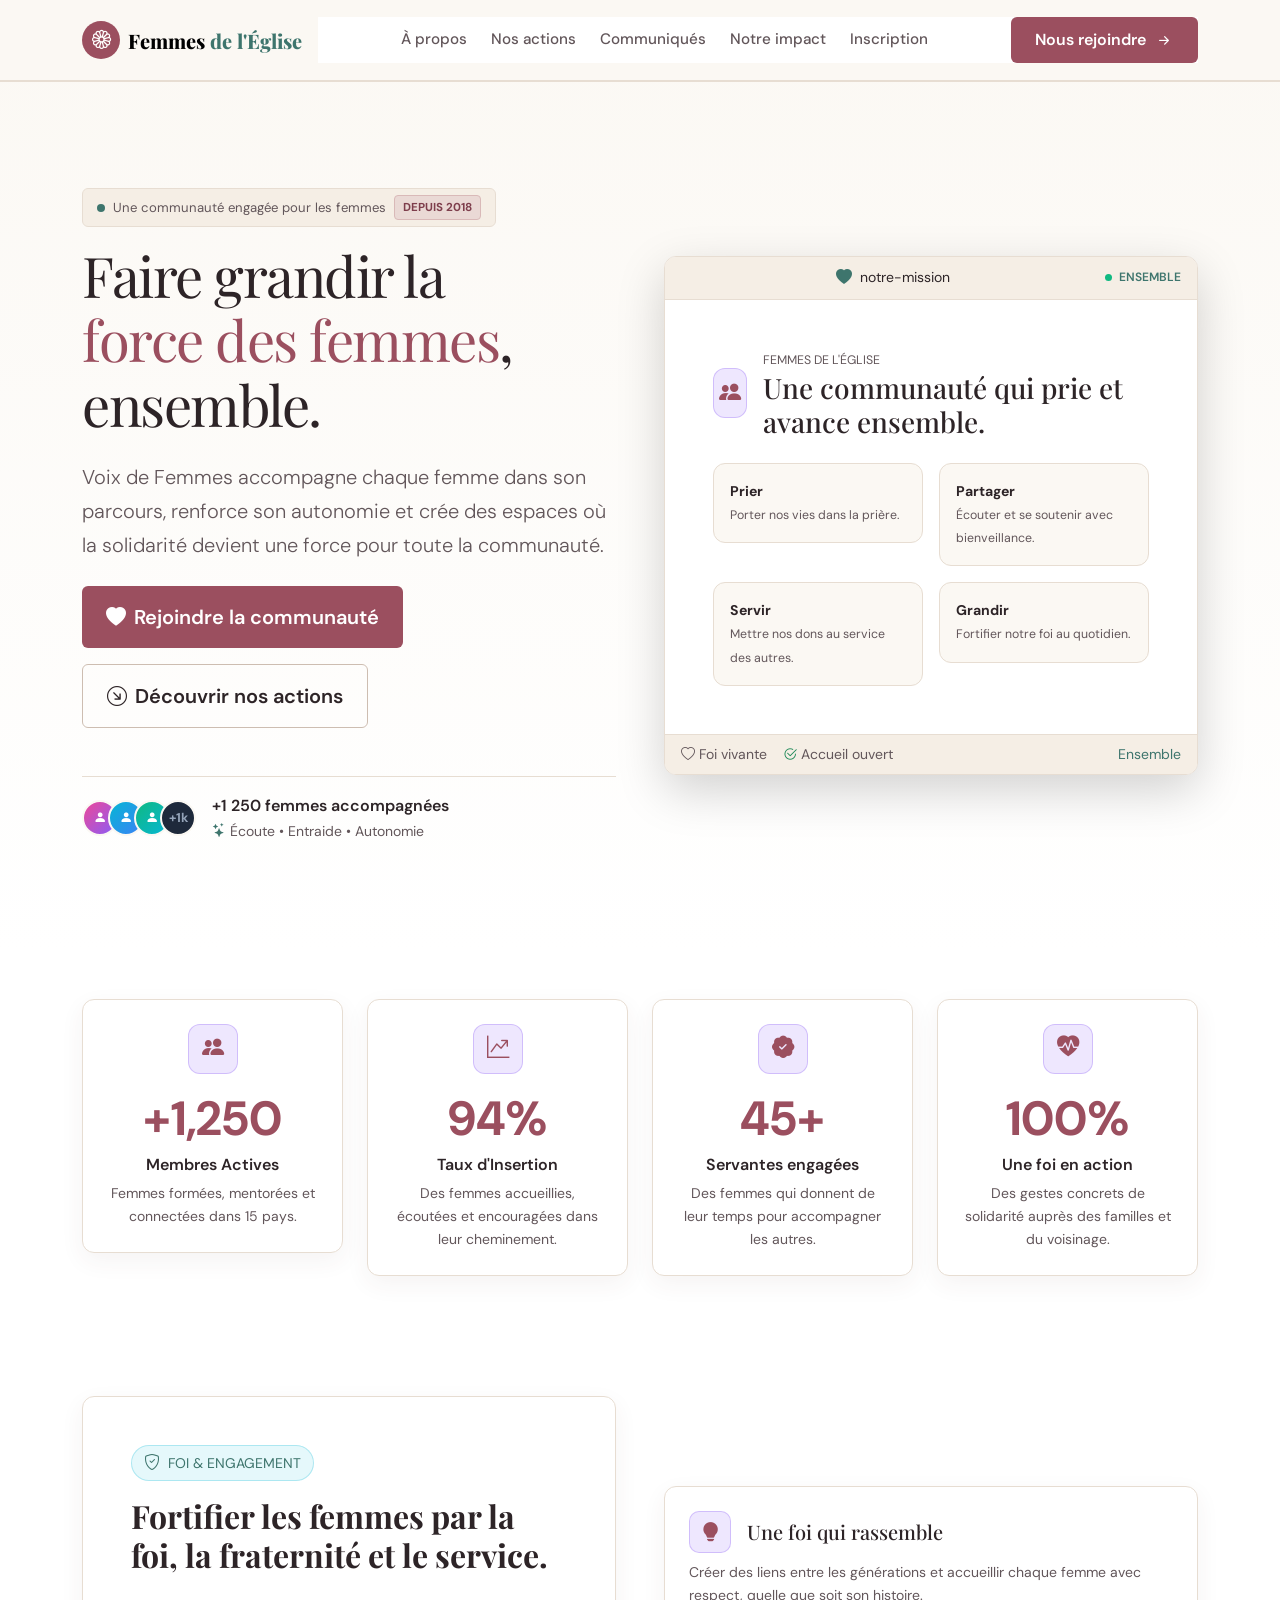
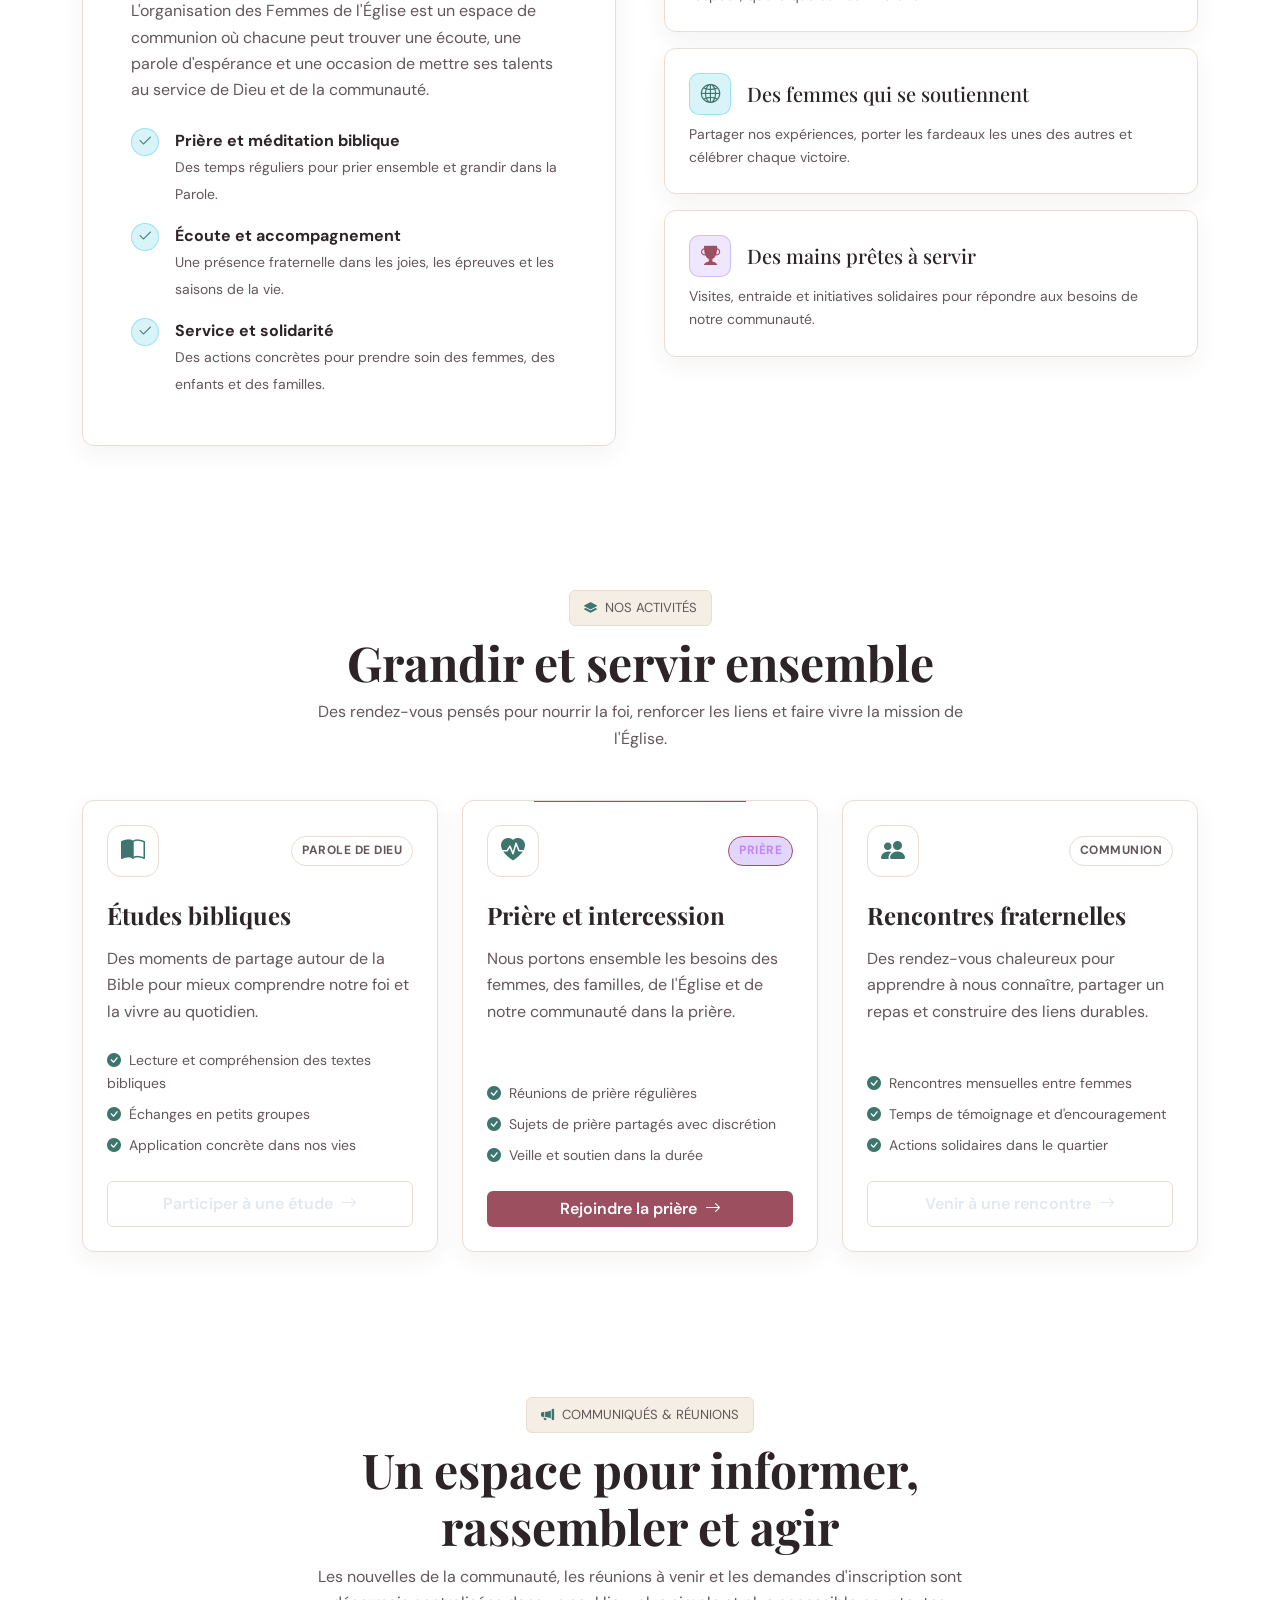
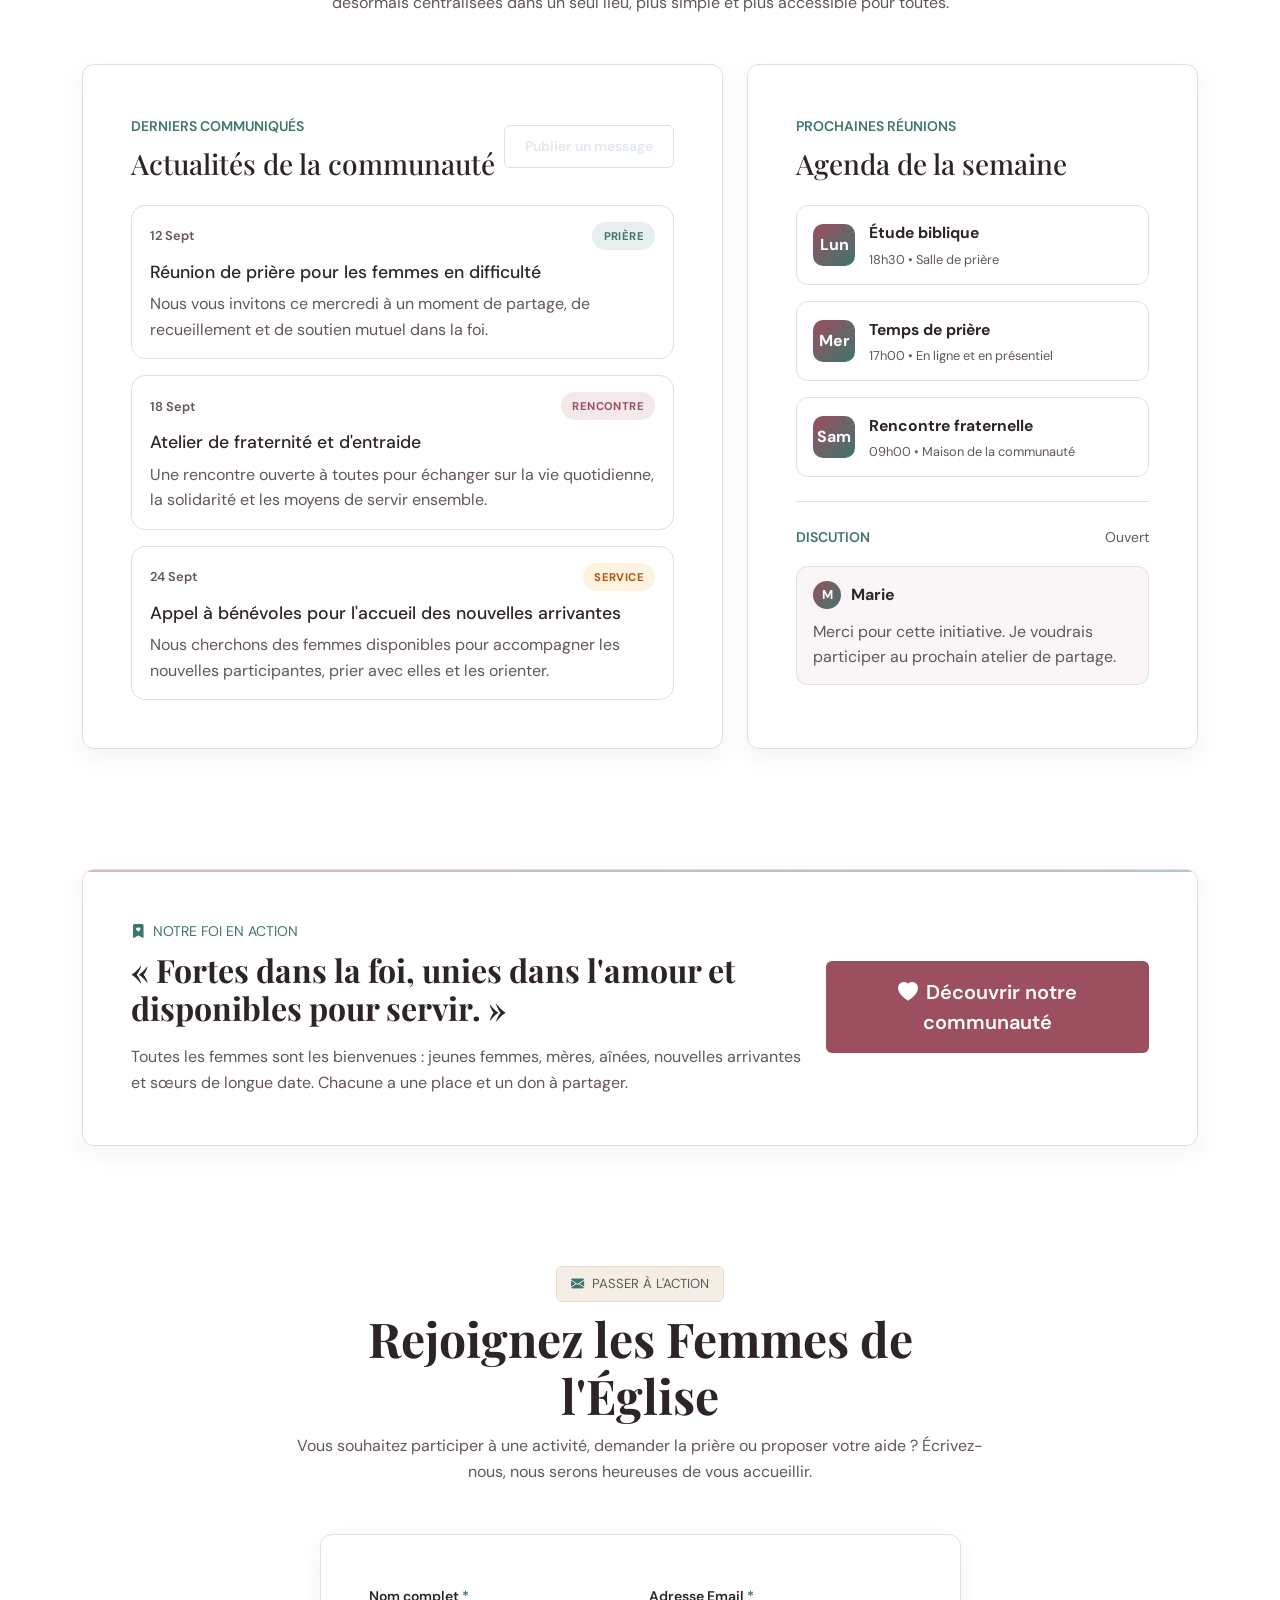
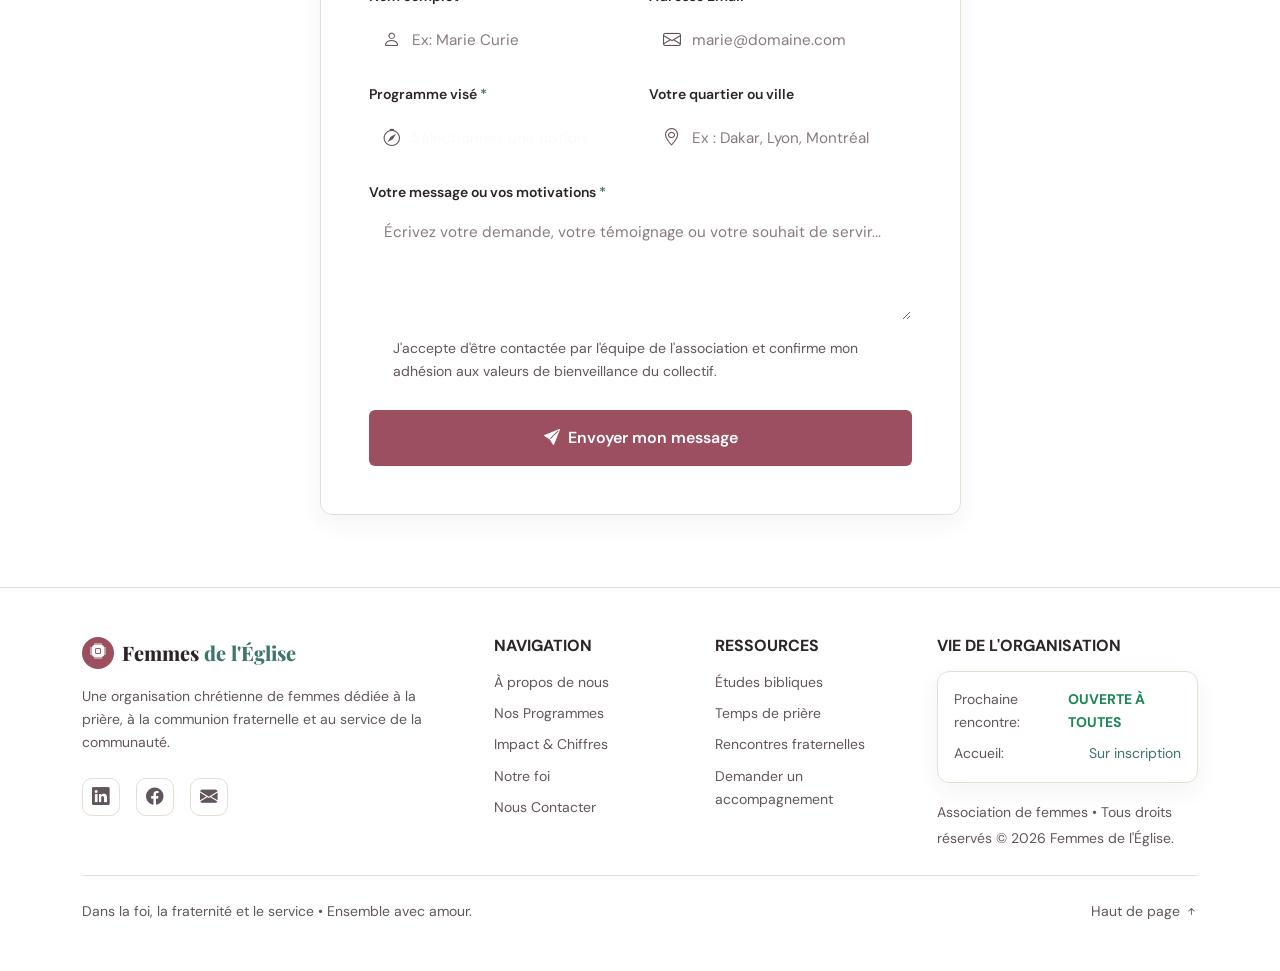
==== index.html @ 062b6f0e "I changed the structre" ====
<!DOCTYPE html>
<html lang="fr" data-bs-theme="light">
<head>
  <meta charset="UTF-8">
  <meta name="viewport" content="width=device-width, initial-scale=1.0">
  <meta name="description" content="Voix de Femmes - Organisation engagée pour l'autonomie, la solidarité et l'épanouissement des femmes.">
  <meta name="keywords" content="organisation de femmes, autonomisation, solidarité, accompagnement, leadership féminin, communauté">
  <meta name="author" content="Voix de Femmes">
  <title>Voix de Femmes | Agir ensemble pour l'autonomie</title>

  <!-- Google Fonts -->
  <link rel="preconnect" href="https://fonts.googleapis.com">
  <link rel="preconnect" href="https://fonts.gstatic.com" crossorigin>
  <link href="https://fonts.googleapis.com/css2?family=DM+Sans:wght@400;500;600;700&family=Playfair+Display:wght@600;700;800&display=swap" rel="stylesheet">

  <!-- Bootstrap 5.3+ CSS (CDN) -->
  <link href="https://cdn.jsdelivr.net/npm/bootstrap@5.3.3/dist/css/bootstrap.min.css" rel="stylesheet" integrity="sha384-QWTKZyjpPEjISv5WaRU9OFeRpok6YctnYmDr5pNlyT2bRjXh0JMhjY6hW+ALEwIH" crossorigin="anonymous">

  <!-- Bootstrap Icons (CDN) -->
  <link rel="stylesheet" href="https://cdn.jsdelivr.net/npm/bootstrap-icons@1.11.3/font/bootstrap-icons.min.css">

  <!-- Custom CSS -->
  <link rel="stylesheet" href="css/style.css">
</head>
<body>

  <!-- Ambient Glowing Background Orbs -->
  <div class="ambient-glow glow-top-left" aria-hidden="true"></div>
  <div class="ambient-glow glow-center-right" aria-hidden="true"></div>
  <div class="ambient-glow glow-bottom-left" aria-hidden="true"></div>
  <div class="grid-overlay" aria-hidden="true"></div>

  <!-- Header / Navigation Fixed -->
  <header class="site-header">
    <nav class="navbar navbar-expand-lg fixed-top navbar-glass py-3" aria-label="Navigation principale">
      <div class="container">
        <!-- Logo -->
        <a class="navbar-brand d-flex align-items-center gap-2" href="#" aria-label="Accueil Femmes de l'Église">
          <div class="brand-icon-wrapper">
            <i class="bi bi-flower1"></i>
          </div>
          <span class="brand-text">Femmes <span class="text-neon-cyan">de l'Église</span></span>
        </a>

        <!-- Mobile Toggle Button -->
        <button class="navbar-toggler border-0 shadow-none text-light" type="button" data-bs-toggle="collapse" data-bs-target="#navbarContent" aria-controls="navbarContent" aria-expanded="false" aria-label="Ouvrir le menu de navigation">
          <i class="bi bi-list fs-2"></i>
        </button>

        <!-- Navbar Links -->
        <div class="collapse navbar-collapse" id="navbarContent">
          <ul class="navbar-nav mx-auto mb-2 mb-lg-0 gap-lg-4">
            <li class="nav-item">
              <a class="nav-link custom-nav-link" href="#about">À propos</a>
            </li>
            <li class="nav-item">
              <a class="nav-link custom-nav-link" href="#programmes">Nos actions</a>
            </li>
            <li class="nav-item">
              <a class="nav-link custom-nav-link" href="#evenements">Communiqués</a>
            </li>
            <li class="nav-item">
              <a class="nav-link custom-nav-link" href="#impact">Notre impact</a>
            </li>
            <li class="nav-item">
              <a class="nav-link custom-nav-link" href="#contact">Inscription</a>
            </li>
          </ul>

          <!-- Action CTA -->
          <div class="d-flex align-items-center gap-3">
            <a href="#contact" class="btn btn-neon-glow rounded-pill px-4 py-2 d-inline-flex align-items-center gap-2">
              <span>Nous rejoindre</span>
              <i class="bi bi-arrow-right-short fs-5"></i>
            </a>
          </div>
        </div>
      </div>
    </nav>
  </header>

  <main id="main-content">
    <!-- HERO SECTION -->
    <section class="hero-section position-relative d-flex align-items-center" id="hero">
      <div class="container py-5">
        <div class="row align-items-center g-5 min-vh-80">
          
          <!-- Hero Left Column -->
          <div class="col-lg-6 hero-left animate-on-load">
            <!-- Release Badge -->
            <div class="badge-community mb-3 d-inline-flex align-items-center gap-2">
              <span class="status-pulse-dot" aria-hidden="true"></span>
              <span class="badge-text">Une communauté engagée pour les femmes</span>
              <span class="badge-pill-sub">DEPUIS 2018</span>
            </div>

            <!-- Main Title -->
            <h1 class="display-4 fw-extrabold hero-title mb-4">
              Faire grandir la <span class="text-gradient">force des femmes</span>, ensemble.
            </h1>

            <!-- Subtitle -->
            <p class="lead text-muted-sub mb-4 fs-5 hero-description">
              Voix de Femmes accompagne chaque femme dans son parcours, renforce son autonomie et crée
              des espaces où la solidarité devient une force pour toute la communauté.
            </p>

            <!-- CTA Buttons -->
            <div class="d-flex flex-wrap gap-3 mb-5">
              <a href="#contact" class="btn btn-neon-glow btn-lg rounded-pill px-4 py-3 d-inline-flex align-items-center gap-2">
                <i class="bi bi-heart-fill"></i>
                <span>Rejoindre la communauté</span>
              </a>
              <a href="#programmes" class="btn btn-glass btn-lg rounded-pill px-4 py-3 d-inline-flex align-items-center gap-2">
                <i class="bi bi-arrow-down-right-circle"></i>
                <span>Découvrir nos actions</span>
              </a>
            </div>

            <!-- Community Proof Bar -->
            <div class="hero-stats-strip d-flex align-items-center gap-3 pt-3 border-top-sub">
              <div class="avatar-stack d-flex">
                <span class="avatar-circle av-1"><i class="bi bi-person-fill"></i></span>
                <span class="avatar-circle av-2"><i class="bi bi-person-fill"></i></span>
                <span class="avatar-circle av-3"><i class="bi bi-person-fill"></i></span>
                <span class="avatar-circle av-4">+1k</span>
              </div>
              <div class="hero-stats-caption">
                <div class="fw-semibold text-light">+1 250 femmes accompagnées</div>
                <div class="text-muted-sub small"><i class="bi bi-stars text-neon-cyan me-1"></i>Écoute • Entraide • Autonomie</div>
              </div>
            </div>
          </div>

          <!-- Hero Right Column: Mission de l'organisation -->
          <div class="col-lg-6 hero-right animate-on-load-delay">
            <div class="mission-window-card shadow-lg">
              <div class="window-header d-flex align-items-center justify-content-between px-3 py-2 border-bottom-sub">
                <div class="window-controls d-flex align-items-center gap-2">
                  <span class="dot dot-close"></span>
                  <span class="dot dot-minimize"></span>
                  <span class="dot dot-maximize"></span>
                </div>
                <div class="window-tab d-flex align-items-center gap-2">
                  <i class="bi bi-heart-fill text-neon-cyan"></i>
                  <span class="font-mono small text-light">notre-mission</span>
                </div>
                <div class="window-badge font-mono small text-neon-cyan">
                  <span class="indicator-live"></span> ENSEMBLE
                </div>
              </div>

              <div class="mission-body p-4 p-md-5">
                <div class="d-flex align-items-center gap-3 mb-4">
                  <div class="metric-icon-box"><i class="bi bi-people-fill"></i></div>
                  <div>
                    <span class="text-muted-sub small text-uppercase tracking-wider">Femmes de l'Église</span>
                    <h2 class="h3 text-light mb-0">Une communauté qui prie et avance ensemble.</h2>
                  </div>
                </div>
                <div class="row g-3">
                  <div class="col-6"><div class="glass-card p-3"><strong class="d-block text-light">Prier</strong><span class="text-muted-sub small">Porter nos vies dans la prière.</span></div></div>
                  <div class="col-6"><div class="glass-card p-3"><strong class="d-block text-light">Partager</strong><span class="text-muted-sub small">Écouter et se soutenir avec bienveillance.</span></div></div>
                  <div class="col-6"><div class="glass-card p-3"><strong class="d-block text-light">Servir</strong><span class="text-muted-sub small">Mettre nos dons au service des autres.</span></div></div>
                  <div class="col-6"><div class="glass-card p-3"><strong class="d-block text-light">Grandir</strong><span class="text-muted-sub small">Fortifier notre foi au quotidien.</span></div></div>
                </div>
              </div>

              <div class="window-footer px-3 py-2 d-flex align-items-center justify-content-between font-mono small border-top-sub">
                <div class="d-flex align-items-center gap-3 text-muted-sub">
                  <span><i class="bi bi-heart me-1"></i>Foi vivante</span>
                  <span><i class="bi bi-check2-circle text-success me-1"></i>Accueil ouvert</span>
                </div>
                <div class="text-neon-cyan">
                  <i class="bi bi-sparkles me-1"></i>Ensemble
                </div>
              </div>
            </div>
          </div>

        </div>
      </div>
    </section>

    <!-- STATS & IMPACT SECTION (METRICS) -->
    <section class="metrics-section py-5 position-relative" id="impact">
      <div class="container">
        <div class="row g-4 justify-content-center">
          
          <!-- Metric 1 -->
          <div class="col-sm-6 col-lg-3 scroll-reveal">
            <div class="metric-card glass-card text-center p-4">
              <div class="metric-icon-box mx-auto mb-3">
                <i class="bi bi-people-fill"></i>
              </div>
              <div class="metric-number display-5 fw-bold text-gradient mb-1">+1,250</div>
              <div class="metric-title fw-semibold text-light mb-1">Membres Actives</div>
              <p class="metric-desc text-muted-sub small m-0">Femmes formées, mentorées et connectées dans 15 pays.</p>
            </div>
          </div>

          <!-- Metric 2 -->
          <div class="col-sm-6 col-lg-3 scroll-reveal">
            <div class="metric-card glass-card text-center p-4">
              <div class="metric-icon-box mx-auto mb-3">
                <i class="bi bi-graph-up-arrow"></i>
              </div>
              <div class="metric-number display-5 fw-bold text-gradient mb-1">94%</div>
              <div class="metric-title fw-semibold text-light mb-1">Taux d'Insertion</div>
              <p class="metric-desc text-muted-sub small m-0">Des femmes accueillies, écoutées et encouragées dans leur cheminement.</p>
            </div>
          </div>

          <!-- Metric 3 -->
          <div class="col-sm-6 col-lg-3 scroll-reveal">
            <div class="metric-card glass-card text-center p-4">
              <div class="metric-icon-box mx-auto mb-3">
                <i class="bi bi-patch-check-fill"></i>
              </div>
              <div class="metric-number display-5 fw-bold text-gradient mb-1">45+</div>
              <div class="metric-title fw-semibold text-light mb-1">Servantes engagées</div>
              <p class="metric-desc text-muted-sub small m-0">Des femmes qui donnent de leur temps pour accompagner les autres.</p>
            </div>
          </div>

          <!-- Metric 4 -->
          <div class="col-sm-6 col-lg-3 scroll-reveal">
            <div class="metric-card glass-card text-center p-4">
              <div class="metric-icon-box mx-auto mb-3">
                <i class="bi bi-heart-pulse-fill"></i>
              </div>
              <div class="metric-number display-5 fw-bold text-gradient mb-1">100%</div>
              <div class="metric-title fw-semibold text-light mb-1">Une foi en action</div>
              <p class="metric-desc text-muted-sub small m-0">Des gestes concrets de solidarité auprès des familles et du voisinage.</p>
            </div>
          </div>

        </div>
      </div>
    </section>

    <!-- ABOUT & MISSION SECTION -->
    <section class="about-section py-5" id="about">
      <div class="container py-lg-4">
        <div class="row align-items-center g-5">
          
          <!-- About Left: Interactive Mission Card -->
          <div class="col-lg-6 scroll-reveal">
            <div class="about-preview-card glass-card p-4 p-md-5 position-relative overflow-hidden">
              <div class="card-glow-badge mb-3 d-inline-flex align-items-center gap-2">
                <i class="bi bi-shield-check text-neon-cyan"></i>
                <span class="small font-mono text-uppercase tracking-wider">Foi & Engagement</span>
              </div>
              <h2 class="h2 fw-bold text-light mb-4">
                Fortifier les femmes par la foi, la fraternité et le service.
              </h2>
              <p class="text-muted-sub mb-4">
                L'organisation des Femmes de l'Église est un espace de communion où chacune peut trouver
                une écoute, une parole d'espérance et une occasion de mettre ses talents au service de Dieu
                et de la communauté.
              </p>

              <div class="mission-checks d-flex flex-column gap-3">
                <div class="d-flex align-items-start gap-3">
                  <div class="check-icon-circle"><i class="bi bi-check2"></i></div>
                  <div>
                    <strong class="text-light d-block">Prière et méditation biblique</strong>
                    <span class="text-muted-sub small">Des temps réguliers pour prier ensemble et grandir dans la Parole.</span>
                  </div>
                </div>

                <div class="d-flex align-items-start gap-3">
                  <div class="check-icon-circle"><i class="bi bi-check2"></i></div>
                  <div>
                    <strong class="text-light d-block">Écoute et accompagnement</strong>
                    <span class="text-muted-sub small">Une présence fraternelle dans les joies, les épreuves et les saisons de la vie.</span>
                  </div>
                </div>

                <div class="d-flex align-items-start gap-3">
                  <div class="check-icon-circle"><i class="bi bi-check2"></i></div>
                  <div>
                    <strong class="text-light d-block">Service et solidarité</strong>
                    <span class="text-muted-sub small">Des actions concrètes pour prendre soin des femmes, des enfants et des familles.</span>
                  </div>
                </div>
              </div>
            </div>
          </div>

          <!-- About Right: Visual Highlights -->
          <div class="col-lg-6 scroll-reveal">
            <div class="row g-3">
              <div class="col-12">
                <div class="glass-card p-4 border-hover-glow">
                  <div class="d-flex align-items-center gap-3 mb-2">
                    <div class="icon-round bg-purple-glow"><i class="bi bi-lightbulb-fill"></i></div>
                    <h3 class="h5 text-light m-0">Une foi qui rassemble</h3>
                  </div>
                  <p class="text-muted-sub small m-0">
                    Créer des liens entre les générations et accueillir chaque femme avec respect, quelle que soit son histoire.
                  </p>
                </div>
              </div>

              <div class="col-12">
                <div class="glass-card p-4 border-hover-glow">
                  <div class="d-flex align-items-center gap-3 mb-2">
                    <div class="icon-round bg-cyan-glow"><i class="bi bi-globe2"></i></div>
                    <h3 class="h5 text-light m-0">Des femmes qui se soutiennent</h3>
                  </div>
                  <p class="text-muted-sub small m-0">
                    Partager nos expériences, porter les fardeaux les unes des autres et célébrer chaque victoire.
                  </p>
                </div>
              </div>

              <div class="col-12">
                <div class="glass-card p-4 border-hover-glow">
                  <div class="d-flex align-items-center gap-3 mb-2">
                    <div class="icon-round bg-purple-glow"><i class="bi bi-trophy-fill"></i></div>
                    <h3 class="h5 text-light m-0">Des mains prêtes à servir</h3>
                  </div>
                  <p class="text-muted-sub small m-0">
                    Visites, entraide et initiatives solidaires pour répondre aux besoins de notre communauté.
                  </p>
                </div>
              </div>
            </div>
          </div>

        </div>
      </div>
    </section>

    <!-- PILIERS & PROGRAMMES SECTION -->
    <section class="programs-section py-5 position-relative" id="programmes">
      <div class="container py-lg-4">
        
        <!-- Section Header -->
        <div class="text-center max-w-700 mx-auto mb-5 scroll-reveal">
          <div class="badge-community mb-2 d-inline-flex align-items-center gap-2">
            <i class="bi bi-layers-fill text-neon-cyan"></i>
            <span class="badge-text">NOS ACTIVITÉS</span>
          </div>
          <h2 class="display-5 fw-bold text-light">Grandir et servir ensemble</h2>
          <p class="text-muted-sub">
            Des rendez-vous pensés pour nourrir la foi, renforcer les liens et faire vivre la mission de l'Église.
          </p>
        </div>

        <!-- Programs Grid -->
        <div class="row g-4">
          
          <!-- Program Card 1 -->
          <div class="col-md-6 col-lg-4 scroll-reveal">
            <article class="program-card glass-card h-100 d-flex flex-column p-4">
              <div class="program-header d-flex align-items-center justify-content-between mb-4">
                <div class="program-icon-box">
                  <i class="bi bi-book-half"></i>
                </div>
                <span class="program-badge">PAROLE DE DIEU</span>
              </div>
              <h3 class="h4 text-light fw-bold mb-3">Études bibliques</h3>
              <p class="text-muted-sub mb-4 flex-grow-1">
                Des moments de partage autour de la Bible pour mieux comprendre notre foi et la vivre au quotidien.
              </p>
              <ul class="program-features list-unstyled mb-4 small text-muted-sub d-flex flex-column gap-2">
                <li><i class="bi bi-check-circle-fill text-neon-cyan me-2"></i>Lecture et compréhension des textes bibliques</li>
                <li><i class="bi bi-check-circle-fill text-neon-cyan me-2"></i>Échanges en petits groupes</li>
                <li><i class="bi bi-check-circle-fill text-neon-cyan me-2"></i>Application concrète dans nos vies</li>
              </ul>
              <a href="#contact" class="btn btn-outline-custom w-100 rounded-pill mt-auto">
                Participer à une étude <i class="bi bi-arrow-right ms-1"></i>
              </a>
            </article>
          </div>

          <!-- Program Card 2 -->
          <div class="col-md-6 col-lg-4 scroll-reveal">
            <article class="program-card glass-card h-100 d-flex flex-column p-4 featured-program">
              <div class="program-header d-flex align-items-center justify-content-between mb-4">
                <div class="program-icon-box featured-icon">
                  <i class="bi bi-heart-pulse-fill"></i>
                </div>
                <span class="program-badge featured-badge">PRIÈRE</span>
              </div>
              <h3 class="h4 text-light fw-bold mb-3">Prière et intercession</h3>
              <p class="text-muted-sub mb-4 flex-grow-1">
                Nous portons ensemble les besoins des femmes, des familles, de l'Église et de notre communauté dans la prière.
              </p>
              <ul class="program-features list-unstyled mb-4 small text-muted-sub d-flex flex-column gap-2">
                <li><i class="bi bi-check-circle-fill text-neon-cyan me-2"></i>Réunions de prière régulières</li>
                <li><i class="bi bi-check-circle-fill text-neon-cyan me-2"></i>Sujets de prière partagés avec discrétion</li>
                <li><i class="bi bi-check-circle-fill text-neon-cyan me-2"></i>Veille et soutien dans la durée</li>
              </ul>
              <a href="#contact" class="btn btn-neon-glow w-100 rounded-pill mt-auto">
                Rejoindre la prière <i class="bi bi-arrow-right ms-1"></i>
              </a>
            </article>
          </div>

          <!-- Program Card 3 -->
          <div class="col-md-6 col-lg-4 scroll-reveal">
            <article class="program-card glass-card h-100 d-flex flex-column p-4">
              <div class="program-header d-flex align-items-center justify-content-between mb-4">
                <div class="program-icon-box">
                  <i class="bi bi-people-fill"></i>
                </div>
                <span class="program-badge">COMMUNION</span>
              </div>
              <h3 class="h4 text-light fw-bold mb-3">Rencontres fraternelles</h3>
              <p class="text-muted-sub mb-4 flex-grow-1">
                Des rendez-vous chaleureux pour apprendre à nous connaître, partager un repas et construire des liens durables.
              </p>
              <ul class="program-features list-unstyled mb-4 small text-muted-sub d-flex flex-column gap-2">
                <li><i class="bi bi-check-circle-fill text-neon-cyan me-2"></i>Rencontres mensuelles entre femmes</li>
                <li><i class="bi bi-check-circle-fill text-neon-cyan me-2"></i>Temps de témoignage et d'encouragement</li>
                <li><i class="bi bi-check-circle-fill text-neon-cyan me-2"></i>Actions solidaires dans le quartier</li>
              </ul>
              <a href="#contact" class="btn btn-outline-custom w-100 rounded-pill mt-auto">
                Venir à une rencontre <i class="bi bi-arrow-right ms-1"></i>
              </a>
            </article>
          </div>

        </div>
      </div>
    </section>

    <!-- COMMUNITY COMMUNICATION & ANNOUNCEMENTS -->
    <section class="community-section py-5" id="evenements">
      <div class="container py-lg-4">
        <div class="text-center max-w-700 mx-auto mb-5 scroll-reveal">
          <div class="badge-community mb-2 d-inline-flex align-items-center gap-2">
            <i class="bi bi-megaphone-fill text-neon-cyan"></i>
            <span class="badge-text">COMMUNIQUÉS & RÉUNIONS</span>
          </div>
          <h2 class="display-5 fw-bold text-light">Un espace pour informer, rassembler et agir</h2>
          <p class="text-muted-sub">
            Les nouvelles de la communauté, les réunions à venir et les demandes d'inscription sont désormais centralisées dans un seul lieu, plus simple et plus accessible pour toutes.
          </p>
        </div>

        <div class="row g-4 align-items-stretch">
          <div class="col-lg-7 scroll-reveal">
            <div class="glass-card p-4 p-md-5 h-100">
              <div class="d-flex align-items-center justify-content-between mb-4">
                <div>
                  <span class="small text-uppercase tracking-wider text-neon-cyan fw-semibold">Derniers communiqués</span>
                  <h3 class="h3 text-light mb-0 mt-2">Actualités de la communauté</h3>
                </div>
                <a href="#contact" class="btn btn-outline-custom btn-sm rounded-pill">Publier un message</a>
              </div>

              <div class="announcement-list d-flex flex-column gap-3">
                <article class="announcement-item">
                  <div class="announcement-meta">
                    <span class="announcement-date">12 Sept</span>
                    <span class="announcement-tag tag-prayer">Prière</span>
                  </div>
                  <h4>Réunion de prière pour les femmes en difficulté</h4>
                  <p>Nous vous invitons ce mercredi à un moment de partage, de recueillement et de soutien mutuel dans la foi.</p>
                </article>

                <article class="announcement-item">
                  <div class="announcement-meta">
                    <span class="announcement-date">18 Sept</span>
                    <span class="announcement-tag tag-event">Rencontre</span>
                  </div>
                  <h4>Atelier de fraternité et d'entraide</h4>
                  <p>Une rencontre ouverte à toutes pour échanger sur la vie quotidienne, la solidarité et les moyens de servir ensemble.</p>
                </article>

                <article class="announcement-item">
                  <div class="announcement-meta">
                    <span class="announcement-date">24 Sept</span>
                    <span class="announcement-tag tag-service">Service</span>
                  </div>
                  <h4>Appel à bénévoles pour l'accueil des nouvelles arrivantes</h4>
                  <p>Nous cherchons des femmes disponibles pour accompagner les nouvelles participantes, prier avec elles et les orienter.</p>
                </article>
              </div>
            </div>
          </div>

          <div class="col-lg-5 scroll-reveal">
            <div class="glass-card p-4 p-md-5 h-100">
              <div class="mb-4">
                <span class="small text-uppercase tracking-wider text-neon-cyan fw-semibold">Prochaines réunions</span>
                <h3 class="h3 text-light mb-0 mt-2">Agenda de la semaine</h3>
              </div>

              <div class="meeting-list d-flex flex-column gap-3">
                <div class="meeting-item">
                  <div class="meeting-day">Lun</div>
                  <div class="meeting-content">
                    <strong>Étude biblique</strong>
                    <span>18h30 • Salle de prière</span>
                  </div>
                </div>
                <div class="meeting-item">
                  <div class="meeting-day">Mer</div>
                  <div class="meeting-content">
                    <strong>Temps de prière</strong>
                    <span>17h00 • En ligne et en présentiel</span>
                  </div>
                </div>
                <div class="meeting-item">
                  <div class="meeting-day">Sam</div>
                  <div class="meeting-content">
                    <strong>Rencontre fraternelle</strong>
                    <span>09h00 • Maison de la communauté</span>
                  </div>
                </div>
              </div>

              <div class="mt-4 pt-4 border-top-sub">
                <div class="d-flex align-items-center justify-content-between mb-3">
                  <span class="small text-uppercase tracking-wider text-neon-cyan fw-semibold">Discution</span>
                  <span class="text-muted-sub small">Ouvert</span>
                </div>
                <div class="mini-post">
                  <div class="mini-post-head">
                    <span class="mini-avatar">M</span>
                    <strong>Marie</strong>
                  </div>
                  <p>Merci pour cette initiative. Je voudrais participer au prochain atelier de partage.</p>
                </div>
              </div>
            </div>
          </div>
        </div>
      </div>
    </section>

    <!-- FAITH CALLOUT BANNER -->
    <section class="manifesto-banner py-5" id="manifesto">
      <div class="container">
        <div class="glass-card p-4 p-md-5 banner-gradient-border scroll-reveal">
          <div class="row align-items-center g-4">
            <div class="col-lg-8">
              <div class="d-inline-flex align-items-center gap-2 font-mono small text-neon-cyan mb-2">
                <i class="bi bi-bookmark-heart-fill"></i>
                <span>NOTRE FOI EN ACTION</span>
              </div>
              <h3 class="h2 text-light fw-bold mb-3">
                « Fortes dans la foi, unies dans l'amour et disponibles pour servir. »
              </h3>
              <p class="text-muted-sub m-0">
                Toutes les femmes sont les bienvenues : jeunes femmes, mères, aînées, nouvelles arrivantes
                et sœurs de longue date. Chacune a une place et un don à partager.
              </p>
            </div>
            <div class="col-lg-4 text-lg-end">
              <a href="#contact" class="btn btn-neon-glow btn-lg rounded-pill px-4 py-3">
                <i class="bi bi-heart-fill me-2"></i>Découvrir notre communauté
              </a>
            </div>
          </div>
        </div>
      </div>
    </section>

    <!-- CONTACT & APPLICATION SECTION -->
    <section class="contact-section py-5 position-relative" id="contact">
      <div class="container py-lg-4">
        
        <div class="text-center max-w-700 mx-auto mb-5 scroll-reveal">
          <div class="badge-community mb-2 d-inline-flex align-items-center gap-2">
            <i class="bi bi-envelope-fill text-neon-cyan"></i>
            <span class="badge-text">PASSER À L'ACTION</span>
          </div>
          <h2 class="display-5 fw-bold text-light">Rejoignez les Femmes de l'Église</h2>
          <p class="text-muted-sub">
            Vous souhaitez participer à une activité, demander la prière ou proposer votre aide ? Écrivez-nous, nous serons heureuses de vous accueillir.
          </p>
        </div>

        <div class="row justify-content-center">
          <div class="col-lg-8 col-xl-7 scroll-reveal">
            
            <div class="contact-form-card glass-card p-4 p-md-5">
              <form id="associationForm" novalidate>
                
                <div class="row g-3">
                  <!-- Name -->
                  <div class="col-md-6">
                    <label for="fullName" class="form-label text-light small fw-semibold">Nom complet <span class="text-neon-cyan">*</span></label>
                    <div class="input-wrapper">
                      <i class="bi bi-person input-icon"></i>
                      <input type="text" class="form-control custom-input" id="fullName" placeholder="Ex: Marie Curie" required>
                    </div>
                  </div>

                  <!-- Email -->
                  <div class="col-md-6">
                    <label for="emailAddress" class="form-label text-light small fw-semibold">Adresse Email <span class="text-neon-cyan">*</span></label>
                    <div class="input-wrapper">
                      <i class="bi bi-envelope input-icon"></i>
                      <input type="email" class="form-control custom-input" id="emailAddress" placeholder="marie@domaine.com" required>
                    </div>
                  </div>

                  <!-- Program Selection -->
                  <div class="col-md-6">
                    <label for="interestOption" class="form-label text-light small fw-semibold">Programme visé <span class="text-neon-cyan">*</span></label>
                    <div class="input-wrapper">
                      <i class="bi bi-compass input-icon"></i>
                      <select class="form-select custom-input" id="interestOption" required>
                        <option value="" disabled selected>Sélectionnez une option...</option>
                        <option value="priere">Demander la prière</option>
                        <option value="etude">Participer à une étude biblique</option>
                        <option value="rencontre">Venir à une rencontre</option>
                        <option value="service">Proposer mon aide</option>
                        <option value="autre">Autre demande</option>
                      </select>
                    </div>
                  </div>

                  <!-- Experience Level -->
                  <div class="col-md-6">
                    <label for="levelOption" class="form-label text-light small fw-semibold">Votre quartier ou ville</label>
                    <div class="input-wrapper">
                      <i class="bi bi-geo-alt input-icon"></i>
                      <input type="text" class="form-control custom-input" id="levelOption" placeholder="Ex : Dakar, Lyon, Montréal">
                    </div>
                  </div>

                  <!-- Message / Motivation -->
                  <div class="col-12">
                    <label for="messageBody" class="form-label text-light small fw-semibold">Votre message ou vos motivations <span class="text-neon-cyan">*</span></label>
                    <div class="input-wrapper">
                      <textarea class="form-control custom-input py-2" id="messageBody" rows="4" placeholder="Écrivez votre demande, votre témoignage ou votre souhait de servir..." required></textarea>
                    </div>
                  </div>

                  <!-- Agreement -->
                  <div class="col-12">
                    <div class="form-check custom-checkbox">
                      <input class="form-check-input" type="checkbox" id="privacyConsent" required>
                      <label class="form-check-label text-muted-sub small" for="privacyConsent">
                        J'accepte d'être contactée par l'équipe de l'association et confirme mon adhésion aux valeurs de bienveillance du collectif.
                      </label>
                    </div>
                  </div>

                  <!-- Submit Button -->
                  <div class="col-12 pt-2">
                    <button type="submit" class="btn btn-neon-glow w-100 py-3 rounded-pill d-flex align-items-center justify-content-center gap-2 fs-6">
                      <i class="bi bi-send-fill"></i>
                      <span>Envoyer mon message</span>
                    </button>
                  </div>
                </div>

                <!-- Live Success Feedback (Hidden by default) -->
                <div id="formSuccessAlert" class="alert custom-alert-success mt-4 d-none" role="alert">
                  <div class="d-flex align-items-center gap-2">
                    <i class="bi bi-check-circle-fill text-success fs-5"></i>
                    <div>
                      <strong>Message reçu avec succès !</strong> Notre équipe coordinatrice examinera votre profil et vous répondra sous 48 heures.
                    </div>
                  </div>
                </div>

              </form>
            </div>

          </div>
        </div>

      </div>
    </section>
  </main>

  <!-- FOOTER -->
  <footer class="site-footer border-top-sub py-5">
    <div class="container">
      <div class="row g-4 justify-content-between">
        
        <!-- Brand Col -->
        <div class="col-lg-4">
          <a class="d-flex align-items-center gap-2 text-decoration-none mb-3" href="#">
            <div class="brand-icon-wrapper small-icon">
              <i class="bi bi-cpu-fill"></i>
            </div>
            <span class="brand-text text-light">Femmes <span class="text-neon-cyan">de l'Église</span></span>
          </a>
          <p class="text-muted-sub small mb-4">
            Une organisation chrétienne de femmes dédiée à la prière, à la communion fraternelle et au service de la communauté.
          </p>
          <!-- Social Icons -->
          <div class="footer-socials d-flex gap-3">
            <a href="#" class="social-link" aria-label="LinkedIn"><i class="bi bi-linkedin"></i></a>
            <a href="#" class="social-link" aria-label="Facebook"><i class="bi bi-facebook"></i></a>
            <a href="#contact" class="social-link" aria-label="Nous contacter"><i class="bi bi-envelope-fill"></i></a>
          </div>
        </div>

        <!-- Quick Links Col -->
        <div class="col-sm-6 col-lg-2">
          <h4 class="h6 text-light fw-bold text-uppercase tracking-wider mb-3">Navigation</h4>
          <ul class="list-unstyled footer-nav-list small d-flex flex-column gap-2">
            <li><a href="#about" class="footer-link">À propos de nous</a></li>
            <li><a href="#programmes" class="footer-link">Nos Programmes</a></li>
            <li><a href="#impact" class="footer-link">Impact & Chiffres</a></li>
            <li><a href="#manifesto" class="footer-link">Notre foi</a></li>
            <li><a href="#contact" class="footer-link">Nous Contacter</a></li>
          </ul>
        </div>

        <!-- Resources Col -->
        <div class="col-sm-6 col-lg-2">
          <h4 class="h6 text-light fw-bold text-uppercase tracking-wider mb-3">Ressources</h4>
          <ul class="list-unstyled footer-nav-list small d-flex flex-column gap-2">
            <li><a href="#programmes" class="footer-link">Études bibliques</a></li>
            <li><a href="#programmes" class="footer-link">Temps de prière</a></li>
            <li><a href="#programmes" class="footer-link">Rencontres fraternelles</a></li>
            <li><a href="#contact" class="footer-link">Demander un accompagnement</a></li>
          </ul>
        </div>

        <!-- Newsletter / Status Col -->
        <div class="col-lg-3">
          <h4 class="h6 text-light fw-bold text-uppercase tracking-wider mb-3">Vie de l'organisation</h4>
          <div class="glass-card p-3 font-mono small mb-3">
            <div class="d-flex align-items-center justify-content-between mb-2">
              <span class="text-muted-sub">Prochaine rencontre:</span>
              <span class="text-success fw-bold">OUVERTE À TOUTES</span>
            </div>
            <div class="d-flex align-items-center justify-content-between">
              <span class="text-muted-sub">Accueil:</span>
              <span class="text-neon-cyan">Sur inscription</span>
            </div>
          </div>
          <span class="text-muted-sub small">
            Association de femmes • Tous droits réservés &copy; 2026 Femmes de l'Église.
          </span>
        </div>

      </div>

      <!-- Bottom Credits & Back to Top -->
      <div class="d-flex flex-column flex-md-row align-items-center justify-content-between pt-4 mt-4 border-top-sub text-muted-sub small">
        <div>
          Dans la foi, la fraternité et le service &bull; Ensemble avec amour.
        </div>
        <div class="mt-2 mt-md-0">
          <a href="#hero" class="back-to-top text-decoration-none">
            Haut de page <i class="bi bi-arrow-up-short"></i>
          </a>
        </div>
      </div>

    </div>
  </footer>

  <!-- Bootstrap 5.3+ JS Bundle (CDN) -->
  <script src="https://cdn.jsdelivr.net/npm/bootstrap@5.3.3/dist/js/bootstrap.bundle.min.js" integrity="sha384-YvpcrYf0tY3lHB60NNkmXc5s9fDVZLESaAA55NDzOxhy9GkcIdslK1eN7N6jIeHz" crossorigin="anonymous"></script>

  <!-- Interactive Script for Smooth Scroll Reveal & Form Handling -->
  <script>
    // Smooth Scroll Observer for Entrance Animations
    document.addEventListener('DOMContentLoaded', () => {
      const observerOptions = {
        root: null,
        rootMargin: '0px',
        threshold: 0.15
      };

      const scrollObserver = new IntersectionObserver((entries, observer) => {
        entries.forEach(entry => {
          if (entry.isIntersecting) {
            entry.target.classList.add('revealed');
            observer.unobserve(entry.target);
          }
        });
      }, observerOptions);

      const revealElements = document.querySelectorAll('.scroll-reveal');
      revealElements.forEach(el => scrollObserver.observe(el));

      // Simple interactive form feedback demonstration
      const form = document.getElementById('associationForm');
      const alertBox = document.getElementById('formSuccessAlert');

      if (form) {
        form.addEventListener('submit', (e) => {
          e.preventDefault();
          if (form.checkValidity()) {
            alertBox.classList.remove('d-none');
            form.reset();
            alertBox.scrollIntoView({ behavior: 'smooth', block: 'nearest' });
          } else {
            form.reportValidity();
          }
        });
      }
    });
  </script>
</body>
</html>
---- css/style.css ----
/* ==========================================================================
   TABLE OF CONTENTS:
   1. VARIABLES & DESIGN SYSTEM (:root)
   2. RESET & BASE STYLES
   3. KEYFRAME ANIMATIONS (Entrance, Ambient & Scroll)
   4. NAVIGATION & HEADER (Glassmorphism)
   5. HERO SECTION & BADGES
   6. CODE EDITOR / TECH DASHBOARD WINDOW
   7. IMPACT & METRICS CARDS
   8. ABOUT & MISSION SECTION
   9. PILIERS & PROGRAMMES CARDS
   10. MANIFESTO CALLOUT BANNER
   11. FORM & CONTACT SECTION (Dark Mode Focus)
   12. FOOTER & UTILITIES
   ========================================================================== */

/* --------------------------------------------------------------------------
   1. VARIABLES & DESIGN SYSTEM
   -------------------------------------------------------------------------- */
:root {
  /* Colors */
  --bg-main: #fbf8f3;
  --bg-surface: #ffffff;
  --bg-surface-elevated: #f5eee5;
  --bg-input: #ffffff;
  
  /* Neons & Accents */
  --neon-violet: #9b4f5f;
  --neon-cyan: #3e756d;
  --neon-blue: #3b82f6;
  --neon-emerald: #10b981;
  --neon-amber: #f59e0b;
  --neon-rose: #f43f5e;
  
  /* Gradients */
  --gradient-neon: linear-gradient(135deg, #9b4f5f 0%, #3e756d 100%);
  --gradient-neon-hover: linear-gradient(135deg, #7e3e4c 0%, #2d5f58 100%);
  --gradient-subtle: linear-gradient(180deg, rgba(155, 79, 95, 0.08) 0%, rgba(62, 117, 109, 0.03) 100%);
  --gradient-border-glow: linear-gradient(135deg, rgba(155, 79, 95, 0.25), rgba(62, 117, 109, 0.25));
  
  /* Borders & Glass */
  --border-subtle: #e7ddd2;
  --border-hover: #c9959d;
  --glass-blur: none;
  --glass-blur-sm: none;
  
  /* Text Colors */
  --text-pure: #2d2427;
  --text-muted: #62565a;
  --text-subtle: #887b7f;
  
  /* Typography */
  --font-sans: 'DM Sans', system-ui, sans-serif;
  --font-mono: 'DM Sans', system-ui, sans-serif;
  
  /* Transitions */
  --transition-smooth: all 0.35s cubic-bezier(0.16, 1, 0.3, 1);
  --transition-bounce: all 0.5s cubic-bezier(0.34, 1.56, 0.64, 1);
}

/* --------------------------------------------------------------------------
   2. RESET & BASE STYLES
   -------------------------------------------------------------------------- */
* {
  margin: 0;
  padding: 0;
  box-sizing: border-box;
}

html {
  scroll-behavior: smooth;
  scroll-padding-top: 90px;
}

body {
  background-color: var(--bg-main);
  color: var(--text-pure);
  font-family: var(--font-sans);
  overflow-x: hidden;
  position: relative;
  min-height: 100vh;
  line-height: 1.65;
  -webkit-font-smoothing: antialiased;
}

/* Custom Scrollbar */
::-webkit-scrollbar {
  width: 8px;
}
::-webkit-scrollbar-track {
  background: #0b0f19;
}
::-webkit-scrollbar-thumb {
  background: rgba(139, 92, 246, 0.4);
  border-radius: 4px;
}
::-webkit-scrollbar-thumb:hover {
  background: rgba(6, 182, 212, 0.7);
}

/* Background Grid Overlay */
.grid-overlay {
  position: fixed;
  inset: 0;
  display: none;
  pointer-events: none;
  z-index: -1;
}

/* Ambient Floating Glowing Orbs */
.ambient-glow {
  position: fixed;
  border-radius: 50%;
  filter: blur(120px);
  pointer-events: none;
  z-index: -2;
  display: none;
}

.glow-top-left {
  width: 500px;
  height: 500px;
  background: radial-gradient(circle, rgba(139, 92, 246, 0.35) 0%, transparent 70%);
  top: -150px;
  left: -150px;
}

.glow-center-right {
  width: 550px;
  height: 550px;
  background: radial-gradient(circle, rgba(6, 182, 212, 0.25) 0%, transparent 70%);
  top: 35%;
  right: -200px;
  animation-duration: 25s;
}

.glow-bottom-left {
  width: 450px;
  height: 450px;
  background: radial-gradient(circle, rgba(139, 92, 246, 0.2) 0%, transparent 70%);
  bottom: 5%;
  left: -100px;
  animation-duration: 18s;
}

/* Typography Utilities */
.font-mono {
  font-family: var(--font-mono);
}

.text-gradient {
  background: var(--gradient-neon);
  -webkit-background-clip: text;
  -webkit-text-fill-color: transparent;
  display: inline-block;
}

.text-neon-cyan {
  color: var(--neon-cyan) !important;
}

.text-muted-sub {
  color: var(--text-muted) !important;
}

.border-subtle {
  border: 1px solid var(--border-subtle);
}

.border-top-sub {
  border-top: 1px solid var(--border-subtle);
}

.border-bottom-sub {
  border-bottom: 1px solid var(--border-subtle);
}

.max-w-700 {
  max-width: 700px;
}

/* --------------------------------------------------------------------------
   3. KEYFRAME ANIMATIONS (Entrance & Scroll)
   -------------------------------------------------------------------------- */
@keyframes orbDrift {
  0% { transform: translate(0, 0) scale(1); }
  50% { transform: translate(60px, 40px) scale(1.1); }
  100% { transform: translate(-40px, 80px) scale(0.95); }
}

@keyframes fadeInDown {
  from {
    opacity: 0;
    transform: translateY(-30px);
  }
  to {
    opacity: 1;
    transform: translateY(0);
  }
}

@keyframes fadeInUp {
  from {
    opacity: 0;
    transform: translateY(35px);
  }
  to {
    opacity: 1;
    transform: translateY(0);
  }
}

@keyframes pulseGlow {
  0%, 100% {
    transform: scale(1);
    box-shadow: 0 0 0 0 rgba(6, 182, 212, 0.6);
  }
  50% {
    transform: scale(1.05);
    box-shadow: 0 0 0 8px rgba(6, 182, 212, 0);
  }
}

@keyframes cardFloat {
  0%, 100% {
    transform: translateY(0);
  }
  50% {
    transform: translateY(-6px);
  }
}

/* On-load Hero Entrance Animations */
.animate-on-load {
  animation: fadeInUp 0.9s cubic-bezier(0.16, 1, 0.3, 1) forwards;
}

.animate-on-load-delay {
  animation: fadeInUp 1.1s cubic-bezier(0.16, 1, 0.3, 1) 0.2s forwards;
  opacity: 0;
  animation-fill-mode: forwards;
}

/* Dynamic Scroll Reveal Trigger */
.scroll-reveal {
  opacity: 0;
  transform: translateY(30px);
  transition: opacity 0.8s cubic-bezier(0.16, 1, 0.3, 1), transform 0.8s cubic-bezier(0.16, 1, 0.3, 1);
  will-change: opacity, transform;
}

.scroll-reveal.revealed {
  opacity: 1;
  transform: translateY(0);
}

/* Stagger effect for consecutive items */
.scroll-reveal:nth-child(2) { transition-delay: 0.1s; }
.scroll-reveal:nth-child(3) { transition-delay: 0.2s; }
.scroll-reveal:nth-child(4) { transition-delay: 0.3s; }

/* --------------------------------------------------------------------------
   4. NAVIGATION & HEADER (Glassmorphism)
   -------------------------------------------------------------------------- */
.navbar-glass {
  background: rgba(11, 15, 25, 0.75);
  backdrop-filter: var(--glass-blur);
  -webkit-backdrop-filter: var(--glass-blur);
  border-bottom: 1px solid var(--border-subtle);
  transition: var(--transition-smooth);
}

.brand-icon-wrapper {
  width: 38px;
  height: 38px;
  border-radius: 10px;
  background: var(--gradient-neon);
  display: flex;
  align-items: center;
  justify-content: center;
  color: #ffffff;
  font-size: 1.2rem;
  box-shadow: 0 0 15px rgba(139, 92, 246, 0.4);
}

.brand-icon-wrapper.small-icon {
  width: 32px;
  height: 32px;
  font-size: 1rem;
}

.brand-text {
  font-weight: 800;
  font-size: 1.25rem;
  letter-spacing: -0.5px;
}

.custom-nav-link {
  color: var(--text-muted) !important;
  font-size: 0.95rem;
  font-weight: 500;
  transition: var(--transition-smooth);
  position: relative;
  padding: 0.5rem 0 !important;
}

.custom-nav-link:hover {
  color: var(--neon-violet) !important;
}

.custom-nav-link::after {
  content: '';
  position: absolute;
  bottom: 0;
  left: 0;
  width: 0%;
  height: 2px;
  background: var(--gradient-neon);
  border-radius: 2px;
  transition: var(--transition-smooth);
}

.custom-nav-link:hover::after {
  width: 100%;
}

/* --------------------------------------------------------------------------
   5. HERO SECTION & BUTTONS
   -------------------------------------------------------------------------- */
.hero-section {
  padding-top: 140px;
  padding-bottom: 60px;
  min-height: 90vh;
}

.badge-community {
  background: rgba(22, 28, 45, 0.8);
  backdrop-filter: var(--glass-blur-sm);
  border: 1px solid var(--border-subtle);
  padding: 6px 14px;
  border-radius: 9999px;
  font-size: 0.82rem;
  color: var(--text-muted);
}

.status-pulse-dot {
  width: 8px;
  height: 8px;
  border-radius: 50%;
  background-color: var(--neon-cyan);
  display: inline-block;
  animation: pulseGlow 2s infinite ease-in-out;
}

.badge-pill-sub {
  background: rgba(139, 92, 246, 0.2);
  color: #c084fc;
  font-size: 0.72rem;
  font-weight: 700;
  padding: 2px 8px;
  border-radius: 999px;
  border: 1px solid rgba(139, 92, 246, 0.4);
}

.hero-title {
  letter-spacing: -1.5px;
  line-height: 1.15;
}

.hero-description {
  max-width: 540px;
  line-height: 1.7;
}

/* Glowing Neon Primary Button */
.btn-neon-glow {
  background: var(--gradient-neon);
  color: #ffffff !important;
  border: none;
  font-weight: 600;
  position: relative;
  box-shadow: 0 0 20px rgba(139, 92, 246, 0.4);
  transition: var(--transition-smooth);
  overflow: hidden;
  z-index: 1;
}

.btn-neon-glow::before {
  content: '';
  position: absolute;
  top: 0;
  left: 0;
  right: 0;
  bottom: 0;
  background: var(--gradient-neon-hover);
  z-index: -1;
  opacity: 0;
  transition: var(--transition-smooth);
}

.btn-neon-glow:hover {
  transform: translateY(-3px);
  box-shadow: 0 0 30px rgba(6, 182, 212, 0.6);
}

.btn-neon-glow:hover::before {
  opacity: 1;
}

/* Glass Button */
.btn-glass {
  background: rgba(255, 255, 255, 0.05);
  backdrop-filter: var(--glass-blur-sm);
  color: #ffffff !important;
  border: 1px solid var(--border-subtle);
  font-weight: 600;
  transition: var(--transition-smooth);
}

.btn-glass:hover {
  background: rgba(255, 255, 255, 0.12);
  border-color: rgba(255, 255, 255, 0.25);
  transform: translateY(-3px);
}

/* Outline Custom Button */
.btn-outline-custom {
  background: transparent;
  color: #e2e8f0;
  border: 1px solid var(--border-subtle);
  font-weight: 600;
  padding: 10px 20px;
  transition: var(--transition-smooth);
}

.btn-outline-custom:hover {
  background: rgba(139, 92, 246, 0.15);
  border-color: var(--neon-violet);
  color: #ffffff;
  box-shadow: 0 0 15px rgba(139, 92, 246, 0.3);
}

/* Avatar Stack in Hero */
.avatar-stack {
  position: relative;
}

.avatar-circle {
  width: 36px;
  height: 36px;
  border-radius: 50%;
  display: flex;
  align-items: center;
  justify-content: center;
  border: 2px solid var(--bg-main);
  margin-left: -10px;
  font-size: 0.8rem;
  font-weight: 700;
}

.avatar-circle:first-child {
  margin-left: 0;
}

.av-1 { background: linear-gradient(135deg, #ec4899, #8b5cf6); color: #fff; }
.av-2 { background: linear-gradient(135deg, #06b6d4, #3b82f6); color: #fff; }
.av-3 { background: linear-gradient(135deg, #10b981, #06b6d4); color: #fff; }
.av-4 { background: #1e293b; color: #94a3b8; }

/* --------------------------------------------------------------------------
   6. CODE EDITOR / TECH DASHBOARD WINDOW
   -------------------------------------------------------------------------- */
.mission-window-card {
  background: rgba(15, 23, 42, 0.85);
  backdrop-filter: var(--glass-blur);
  -webkit-backdrop-filter: var(--glass-blur);
  border: 1px solid rgba(255, 255, 255, 0.12);
  border-radius: 16px;
  overflow: hidden;
  transition: var(--transition-smooth);
  animation: cardFloat 6s ease-in-out infinite;
  box-shadow: 0 20px 50px rgba(0, 0, 0, 0.5), 0 0 30px rgba(139, 92, 246, 0.15);
}

.mission-window-card:hover {
  border-color: rgba(170, 138, 244, 0.4);
  box-shadow: 0 25px 60px rgba(0, 0, 0, 0.6), 0 0 40px rgba(6, 182, 212, 0.25);
}

.window-header {
  background: rgba(11, 15, 25, 0.7);
}

.window-controls .dot {
  width: 12px;
  height: 12px;
  border-radius: 50%;
  display: inline-block;
}

.dot-close { background-color: #ef4444; }
.dot-minimize { background-color: #f59e0b; }
.dot-maximize { background-color: #10b981; }

.indicator-live {
  width: 7px;
  height: 7px;
  border-radius: 50%;
  background-color: var(--neon-emerald);
  display: inline-block;
  margin-right: 4px;
}

.window-badge {
  color: var(--neon-emerald);
  font-weight: 600;
  font-size: 0.75rem;
}

.mission-body {
  font-size: 0.88rem;
  line-height: 1.65;
  color: #cbd5e1;
  overflow-x: auto;
}

/* Syntax Highlighting Colors */
.c-keyword { color: #c084fc; font-weight: 600; }
.c-variable { color: #f1f5f9; }
.c-property { color: #38bdf8; }
.c-string { color: #34d399; }
.c-number { color: #fbbf24; }
.c-boolean { color: #f43f5e; }
.c-func { color: #60a5fa; }
.c-comment { color: #64748b; font-style: italic; }

.window-footer {
  background: rgba(11, 15, 25, 0.6);
}

/* --------------------------------------------------------------------------
   7. IMPACT & METRICS CARDS
   -------------------------------------------------------------------------- */
.glass-card {
  background: var(--bg-surface);
  backdrop-filter: var(--glass-blur);
  -webkit-backdrop-filter: var(--glass-blur);
  border: 1px solid var(--border-subtle);
  border-radius: 16px;
  transition: var(--transition-smooth);
  position: relative;
  overflow: hidden;
}

.glass-card::before {
  content: '';
  position: absolute;
  top: 0;
  left: 0;
  right: 0;
  height: 1px;
  background: linear-gradient(90deg, transparent, rgba(255, 255, 255, 0.15), transparent);
}

.metric-card {
  transition: var(--transition-smooth);
}

.metric-card:hover {
  transform: translateY(-8px);
  border-color: var(--border-hover);
  box-shadow: 0 12px 30px -10px rgba(139, 92, 246, 0.3);
}

.metric-icon-box {
  width: 50px;
  height: 50px;
  border-radius: 12px;
  background: rgba(139, 92, 246, 0.15);
  color: var(--neon-violet);
  display: flex;
  align-items: center;
  justify-content: center;
  font-size: 1.4rem;
  border: 1px solid rgba(139, 92, 246, 0.3);
  transition: var(--transition-smooth);
}

.metric-card:hover .metric-icon-box {
  background: var(--gradient-neon);
  color: #ffffff;
  box-shadow: 0 0 15px rgba(6, 182, 212, 0.5);
  transform: scale(1.08);
}

/* --------------------------------------------------------------------------
   8. ABOUT & MISSION SECTION
   -------------------------------------------------------------------------- */
.card-glow-badge {
  background: rgba(6, 182, 212, 0.1);
  border: 1px solid rgba(6, 182, 212, 0.25);
  color: var(--neon-cyan);
  padding: 4px 12px;
  border-radius: 999px;
}

.check-icon-circle {
  width: 28px;
  height: 28px;
  border-radius: 50%;
  background: rgba(6, 182, 212, 0.15);
  color: var(--neon-cyan);
  display: flex;
  align-items: center;
  justify-content: center;
  font-size: 1rem;
  flex-shrink: 0;
  border: 1px solid rgba(6, 182, 212, 0.3);
}

.border-hover-glow {
  transition: var(--transition-smooth);
}

.border-hover-glow:hover {
  border-color: rgba(6, 182, 212, 0.45);
  transform: translateX(6px);
  box-shadow: 0 5px 25px rgba(6, 182, 212, 0.15);
}

.icon-round {
  width: 42px;
  height: 42px;
  border-radius: 10px;
  display: flex;
  align-items: center;
  justify-content: center;
  font-size: 1.2rem;
  flex-shrink: 0;
}

.bg-purple-glow {
  background: rgba(139, 92, 246, 0.15);
  color: var(--neon-violet);
  border: 1px solid rgba(139, 92, 246, 0.3);
}

.bg-cyan-glow {
  background: rgba(6, 182, 212, 0.15);
  color: var(--neon-cyan);
  border: 1px solid rgba(6, 182, 212, 0.3);
}

/* --------------------------------------------------------------------------
   9. PILIERS & PROGRAMMES CARDS
   -------------------------------------------------------------------------- */
.program-card {
  transition: var(--transition-smooth);
  border: 1px solid var(--border-subtle);
}

.program-card:hover {
  transform: translateY(-8px);
  border-color: var(--neon-violet);
  box-shadow: 0 15px 35px -10px rgba(139, 92, 246, 0.35);
}

.program-icon-box {
  width: 52px;
  height: 52px;
  border-radius: 14px;
  background: rgba(255, 255, 255, 0.05);
  border: 1px solid var(--border-subtle);
  display: flex;
  align-items: center;
  justify-content: center;
  font-size: 1.5rem;
  color: var(--neon-cyan);
  transition: var(--transition-smooth);
}

.program-card:hover .program-icon-box {
  background: var(--gradient-neon);
  color: #ffffff;
  border-color: transparent;
  transform: rotate(5deg) scale(1.05);
}

.program-badge {
  font-size: 0.75rem;
  font-weight: 700;
  letter-spacing: 0.5px;
  padding: 4px 10px;
  border-radius: 999px;
  background: rgba(255, 255, 255, 0.05);
  color: var(--text-muted);
  border: 1px solid var(--border-subtle);
}

/* Featured Program Highlight */
.featured-program {
  border-color: rgba(139, 92, 246, 0.4);
  background: linear-gradient(180deg, rgba(22, 28, 45, 0.75) 0%, rgba(139, 92, 246, 0.1) 100%);
  position: relative;
}

.featured-program::after {
  content: '';
  position: absolute;
  top: -1px;
  left: 20%;
  right: 20%;
  height: 2px;
  background: var(--gradient-neon);
}

.featured-badge {
  background: rgba(139, 92, 246, 0.25);
  color: #c084fc;
  border-color: var(--neon-violet);
}

/* --------------------------------------------------------------------------
   10. COMMUNITY ANNOUNCEMENTS & MEETINGS
   -------------------------------------------------------------------------- */
.announcement-list,
.meeting-list {
  gap: 1rem;
}

.announcement-item {
  padding: 1rem 1.1rem;
  border: 1px solid var(--border-subtle);
  border-radius: 14px;
  background: rgba(255, 255, 255, 0.02);
  transition: var(--transition-smooth);
}

.announcement-item:hover {
  border-color: rgba(155, 79, 95, 0.5);
  transform: translateY(-2px);
}

.announcement-meta {
  display: flex;
  align-items: center;
  justify-content: space-between;
  gap: 0.75rem;
  margin-bottom: 0.75rem;
}

.announcement-date {
  color: var(--text-muted);
  font-size: 0.8rem;
  font-weight: 600;
}

.announcement-tag {
  display: inline-flex;
  align-items: center;
  border-radius: 999px;
  padding: 0.3rem 0.7rem;
  font-size: 0.7rem;
  font-weight: 700;
  letter-spacing: 0.04em;
  text-transform: uppercase;
}

.tag-prayer {
  background: rgba(62, 117, 109, 0.12);
  color: var(--neon-cyan);
}

.tag-event {
  background: rgba(155, 79, 95, 0.12);
  color: var(--neon-violet);
}

.tag-service {
  background: rgba(245, 158, 11, 0.12);
  color: #b45309;
}

.announcement-item h4 {
  color: var(--text-pure);
  font-size: 1.1rem;
  margin-bottom: 0.5rem;
}

.announcement-item p,
.mini-post p {
  color: var(--text-muted);
  margin: 0;
  line-height: 1.6;
}

.meeting-item {
  display: flex;
  align-items: center;
  gap: 0.9rem;
  padding: 0.9rem 1rem;
  border-radius: 12px;
  background: rgba(255, 255, 255, 0.02);
  border: 1px solid var(--border-subtle);
}

.meeting-day {
  width: 42px;
  height: 42px;
  border-radius: 10px;
  display: flex;
  align-items: center;
  justify-content: center;
  background: var(--gradient-neon);
  color: #fff;
  font-weight: 700;
  flex-shrink: 0;
}

.meeting-content {
  display: flex;
  flex-direction: column;
  gap: 0.15rem;
  color: var(--text-pure);
}

.meeting-content strong {
  font-size: 0.98rem;
}

.meeting-content span {
  color: var(--text-muted);
  font-size: 0.8rem;
}

.mini-post {
  padding: 0.9rem 1rem;
  border-radius: 12px;
  background: rgba(155, 79, 95, 0.05);
  border: 1px solid rgba(155, 79, 95, 0.15);
}

.mini-post-head {
  display: flex;
  align-items: center;
  gap: 0.6rem;
  margin-bottom: 0.6rem;
}

.mini-avatar {
  width: 28px;
  height: 28px;
  border-radius: 50%;
  background: var(--gradient-neon);
  color: #fff;
  display: inline-flex;
  align-items: center;
  justify-content: center;
  font-size: 0.8rem;
  font-weight: 700;
}

/* --------------------------------------------------------------------------
   11. MANIFESTO CALLOUT BANNER
   -------------------------------------------------------------------------- */
.banner-gradient-border {
  border: 1px solid rgba(139, 92, 246, 0.3);
  background: linear-gradient(135deg, rgba(22, 28, 45, 0.8) 0%, rgba(15, 23, 42, 0.9) 100%);
  position: relative;
  overflow: hidden;
}

.banner-gradient-border::before {
  content: '';
  position: absolute;
  inset: 0;
  border-radius: 16px;
  padding: 1px;
  background: var(--gradient-neon);
  -webkit-mask: linear-gradient(#fff 0 0) content-box, linear-gradient(#fff 0 0);
  -webkit-mask-composite: xor;
  mask-composite: exclude;
  pointer-events: none;
  opacity: 0.4;
}

/* --------------------------------------------------------------------------
   11. FORM & CONTACT SECTION (Dark Mode Focus)
   -------------------------------------------------------------------------- */
.input-wrapper {
  position: relative;
}

.input-icon {
  position: absolute;
  left: 14px;
  top: 50%;
  transform: translateY(-50%);
  color: var(--text-muted);
  font-size: 1.1rem;
  pointer-events: none;
  z-index: 2;
}

.custom-input {
  background-color: var(--bg-input) !important;
  border: 1px solid rgba(255, 255, 255, 0.1) !important;
  color: #f8fafc !important;
  border-radius: 12px;
  padding: 12px 14px 12px 42px;
  font-size: 0.95rem;
  transition: var(--transition-smooth);
}

textarea.custom-input {
  padding-left: 14px;
}

.custom-input:focus {
  background-color: rgba(15, 23, 42, 0.95) !important;
  border-color: var(--neon-violet) !important;
  box-shadow: 0 0 0 3px rgba(139, 92, 246, 0.25), 0 0 15px rgba(139, 92, 246, 0.3) !important;
  outline: none;
}

.custom-input::placeholder {
  color: var(--text-subtle);
}

.custom-checkbox .form-check-input {
  background-color: var(--bg-input);
  border-color: rgba(255, 255, 255, 0.2);
  border-radius: 6px;
  cursor: pointer;
}

.custom-checkbox .form-check-input:checked {
  background-color: var(--neon-violet);
  border-color: var(--neon-violet);
  box-shadow: 0 0 10px rgba(139, 92, 246, 0.5);
}

.custom-alert-success {
  background: rgba(16, 185, 129, 0.15);
  border: 1px solid rgba(16, 185, 129, 0.4);
  color: #ecfdf5;
  border-radius: 12px;
  backdrop-filter: var(--glass-blur-sm);
}

/* --------------------------------------------------------------------------
   12. FOOTER & SOCIALS
   -------------------------------------------------------------------------- */
.social-link {
  width: 38px;
  height: 38px;
  border-radius: 10px;
  background: rgba(255, 255, 255, 0.05);
  border: 1px solid var(--border-subtle);
  display: flex;
  align-items: center;
  justify-content: center;
  color: var(--text-muted);
  font-size: 1.1rem;
  text-decoration: none;
  transition: var(--transition-smooth);
}

.social-link:hover {
  background: var(--gradient-neon);
  color: #ffffff;
  border-color: transparent;
  transform: translateY(-3px);
  box-shadow: 0 5px 15px rgba(139, 92, 246, 0.4);
}

.footer-link {
  color: var(--text-muted);
  text-decoration: none;
  transition: var(--transition-smooth);
  display: inline-block;
}

.footer-link:hover {
  color: #ffffff;
  transform: translateX(4px);
}

.back-to-top {
  color: var(--text-muted);
  transition: var(--transition-smooth);
}

.back-to-top:hover {
  color: var(--neon-cyan);
}

/* --------------------------------------------------------------------------
   RESPONSIVE ADJUSTMENTS
   -------------------------------------------------------------------------- */
@media (max-width: 991.98px) {
  .navbar-collapse {
    background: rgba(15, 23, 42, 0.95);
    backdrop-filter: var(--glass-blur);
    border: 1px solid var(--border-subtle);
    border-radius: 14px;
    padding: 1.5rem;
    margin-top: 1rem;
  }
  
  .hero-section {
    padding-top: 120px;
  }
  
  .hero-title {
    font-size: 2.5rem;
  }
}

@media (max-width: 575.98px) {
  .hero-title {
    font-size: 2rem;
  }
  
  .mission-body {
    font-size: 0.75rem;
  }
}

/* --------------------------------------------------------------------------
   LIGHT COMMUNITY THEME
   -------------------------------------------------------------------------- */
body {
  color: var(--text-pure);
  background: #ffffff;
}

.text-light {
  color: var(--text-pure) !important;
}

.text-muted-sub,
.custom-nav-link,
.footer-link,
.back-to-top {
  color: var(--text-muted) !important;
}

.custom-nav-link:hover {
  color: var(--neon-violet) !important;
}

.navbar-glass {
  background: rgba(255, 255, 255, 0.92);
  box-shadow: 0 8px 24px rgba(74, 54, 60, 0.08);
}

.grid-overlay {
  background-image:
    linear-gradient(to right, rgba(180, 83, 114, 0.035) 1px, transparent 1px),
    linear-gradient(to bottom, rgba(22, 128, 122, 0.035) 1px, transparent 1px);
}

.ambient-glow {
  opacity: 0.2;
}

.badge-community,
.btn-glass,
.social-link,
.program-card,
.glass-card,
.metric-card,
.contact-form-card {
  background: var(--bg-surface);
  border-color: var(--border-subtle);
}

.code-window-card {
  background: #fffaf7;
  border-color: rgba(180, 83, 114, 0.2);
  box-shadow: 0 20px 50px rgba(74, 54, 60, 0.12), 0 0 30px rgba(180, 83, 114, 0.08);
}

.window-header,
.window-footer {
  background: rgba(255, 255, 255, 0.7);
}

.custom-input {
  background: #ffffff;
  color: var(--text-pure);
  border-color: var(--border-subtle);
}

.custom-input::placeholder {
  color: var(--text-subtle);
}

.navbar-collapse {
  background: rgba(255, 255, 255, 0.98);
}

/* HUMAN, COMMUNITY-LED FINISH */
h1,
h2,
h3,
.brand-text {
  font-family: 'Playfair Display', Georgia, serif;
  letter-spacing: 0;
}

.navbar-glass {
  background: rgba(251, 248, 243, 0.97);
  backdrop-filter: none;
  -webkit-backdrop-filter: none;
  box-shadow: 0 1px 0 var(--border-subtle);
}

.brand-icon-wrapper {
  border-radius: 50%;
  background: var(--neon-violet);
  box-shadow: none;
}

.badge-community {
  background: #f5eee5;
  border-radius: 6px;
  backdrop-filter: none;
}

.badge-pill-sub {
  background: #ead9d5;
  color: #7e3e4c;
  border-color: #d9b9b8;
  border-radius: 4px;
}

.btn-neon-glow,
.btn-glass,
.btn-outline-custom {
  border-radius: 6px !important;
  box-shadow: none;
}

.btn-neon-glow {
  background: var(--neon-violet);
}

.btn-neon-glow:hover {
  background: #7e3e4c;
  transform: translateY(-1px);
  box-shadow: none;
}

.btn-glass {
  background: transparent;
  color: var(--text-pure) !important;
  border-color: #cdbdb1;
}

.btn-glass:hover {
  background: #f5eee5;
  border-color: #bda89d;
  transform: none;
}

.glass-card,
.metric-card,
.program-card,
.contact-form-card,
.mission-window-card {
  border-radius: 12px;
  box-shadow: 0 8px 24px rgba(81, 58, 47, 0.06);
}

.mission-window-card {
  animation: none;
  background: #ffffff;
  border: 1px solid var(--border-subtle);
}

.window-header,
.window-footer {
  background: #f5eee5;
}

.window-controls {
  display: none !important;
}

.window-tab {
  margin: 0 auto;
}

.mission-body .glass-card {
  box-shadow: none;
  background: #fbf8f3;
}

.hero-section {
  background: linear-gradient(180deg, #fbf8f3 0%, #ffffff 100%);
}

.text-gradient {
  background: none;
  color: var(--neon-violet);
  -webkit-text-fill-color: currentColor;
}
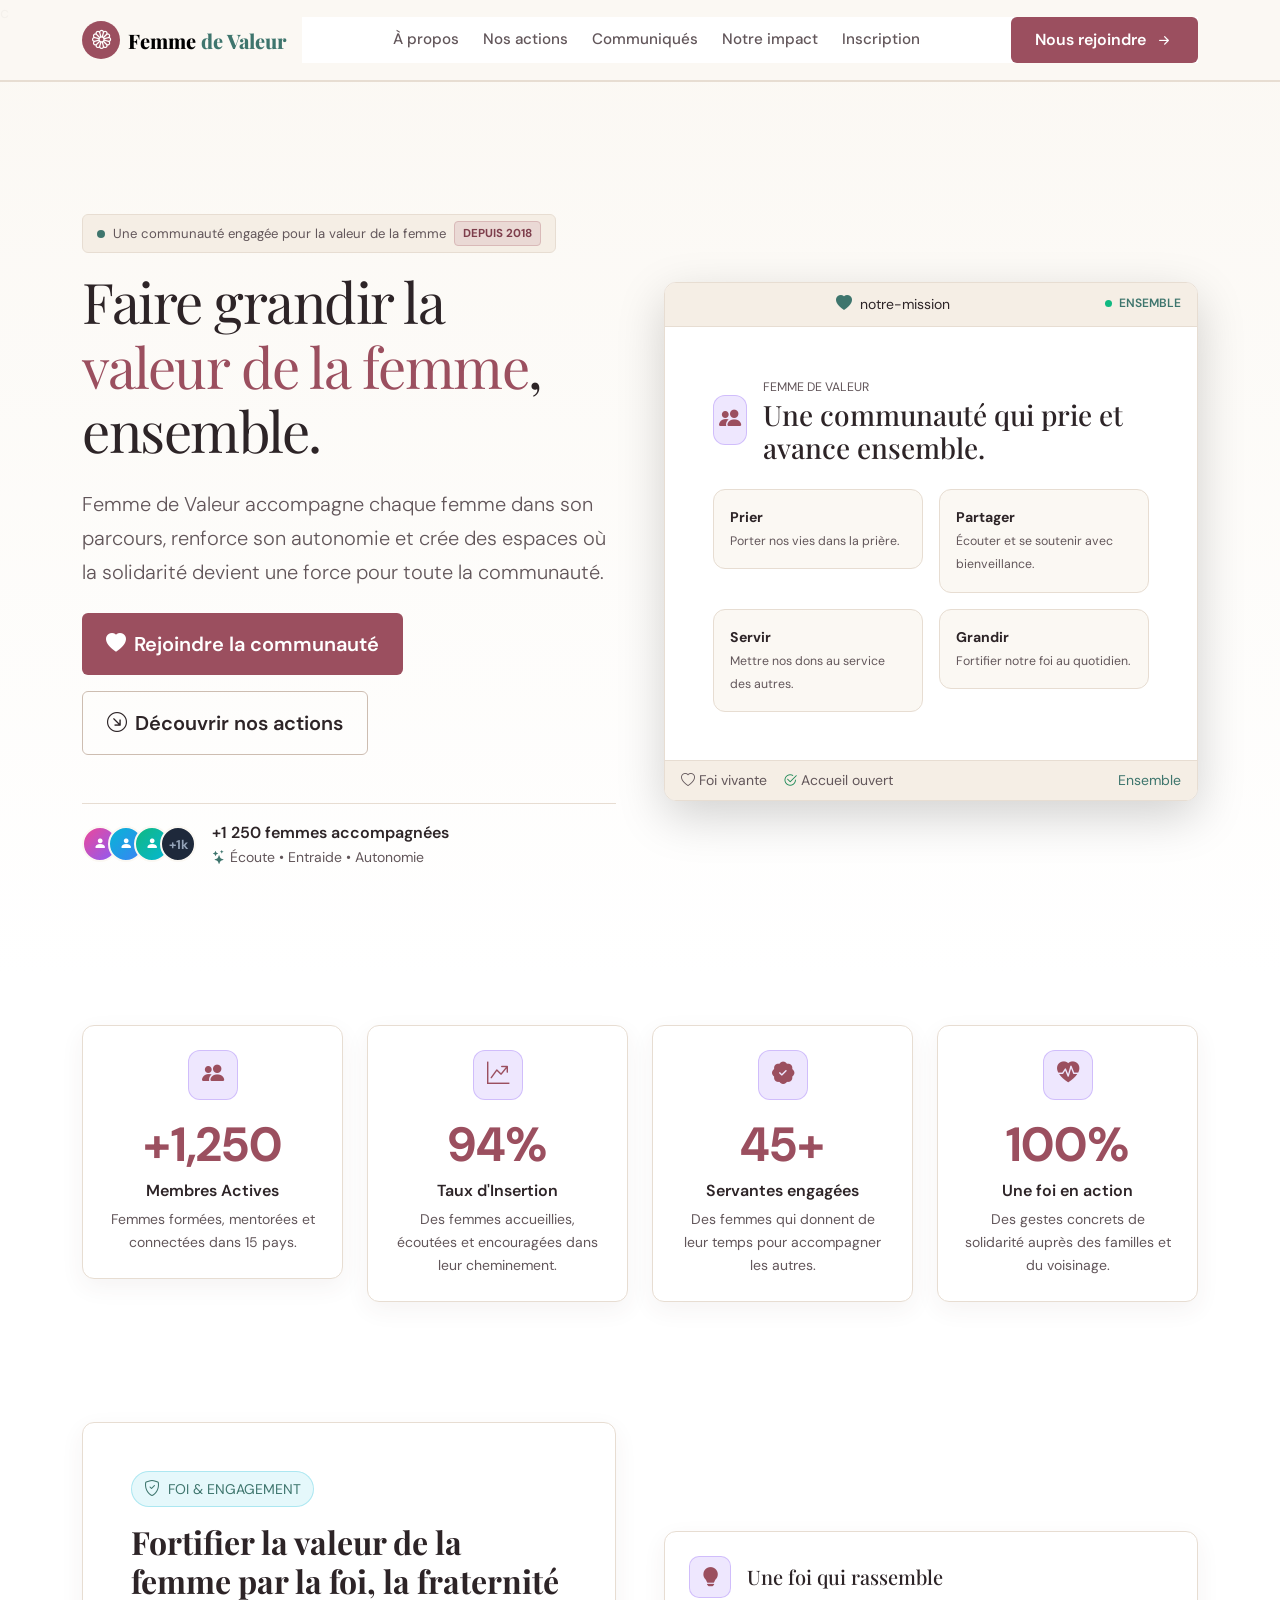
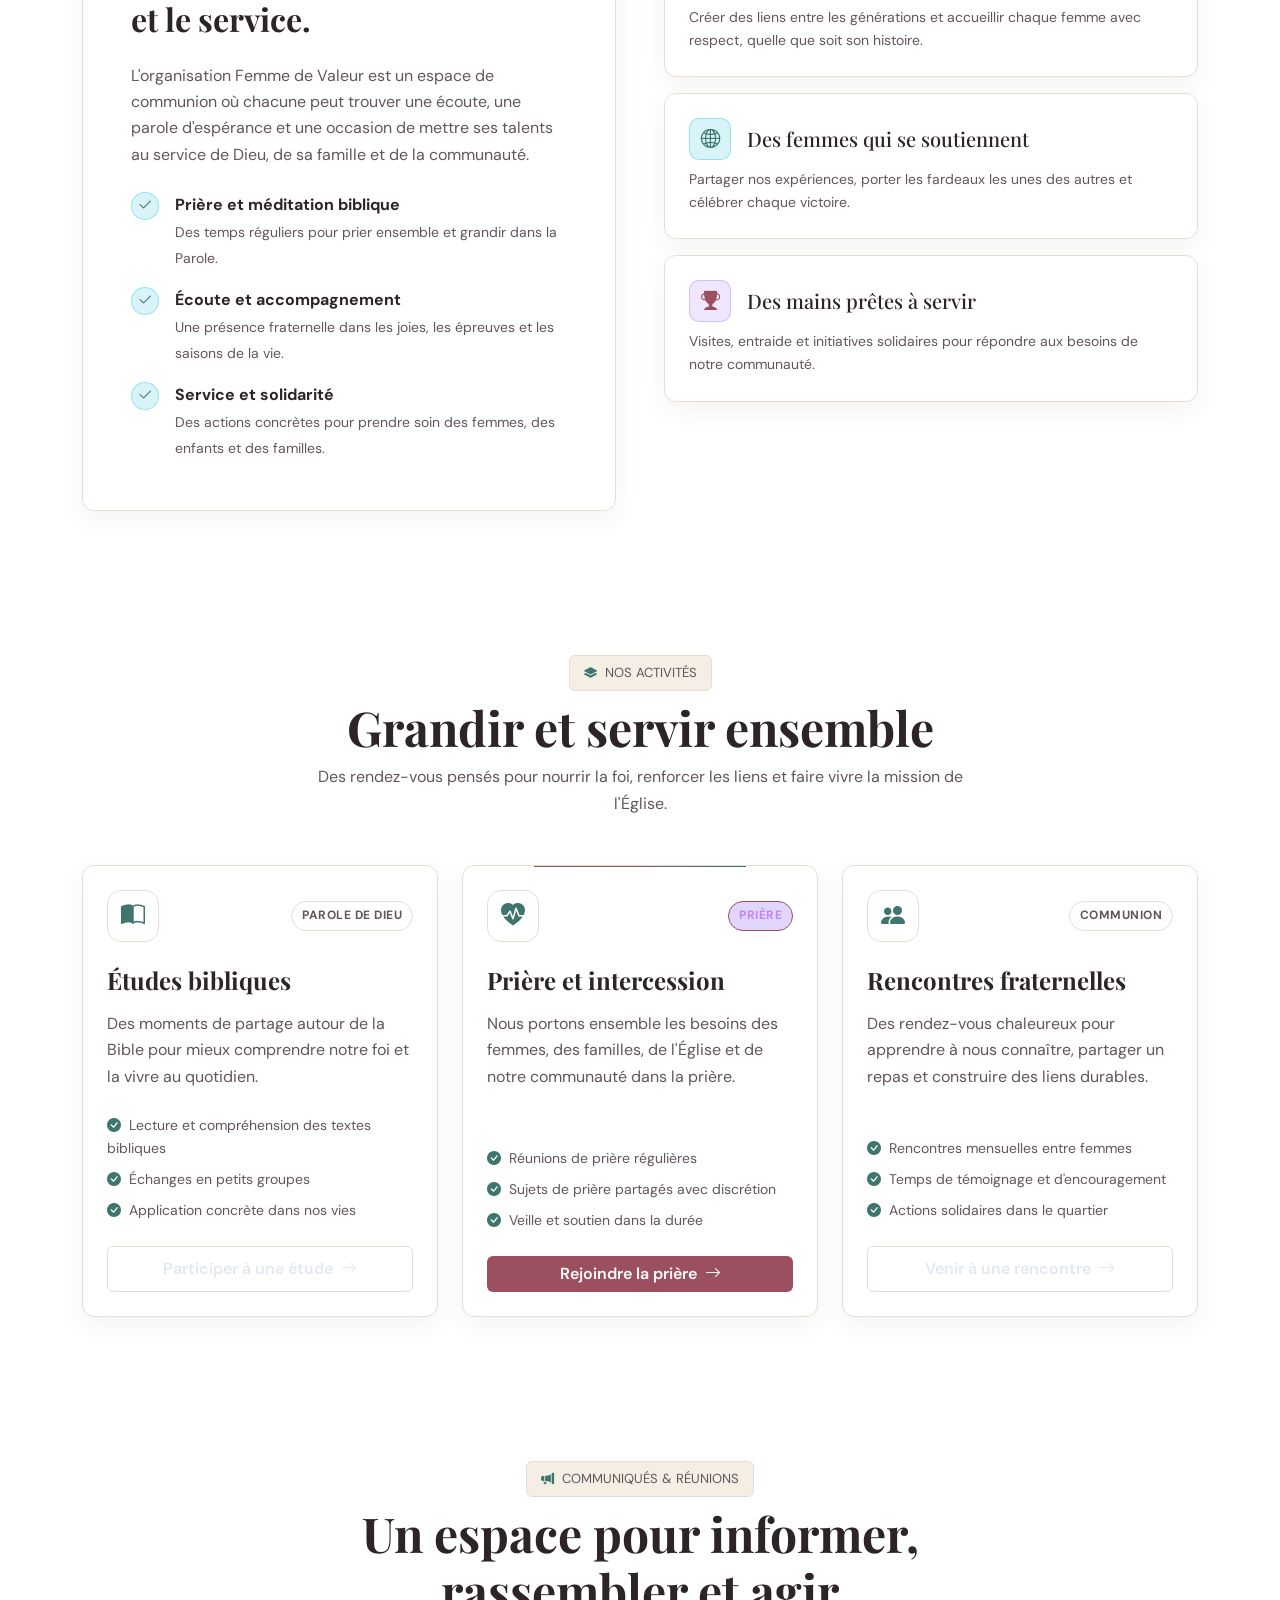
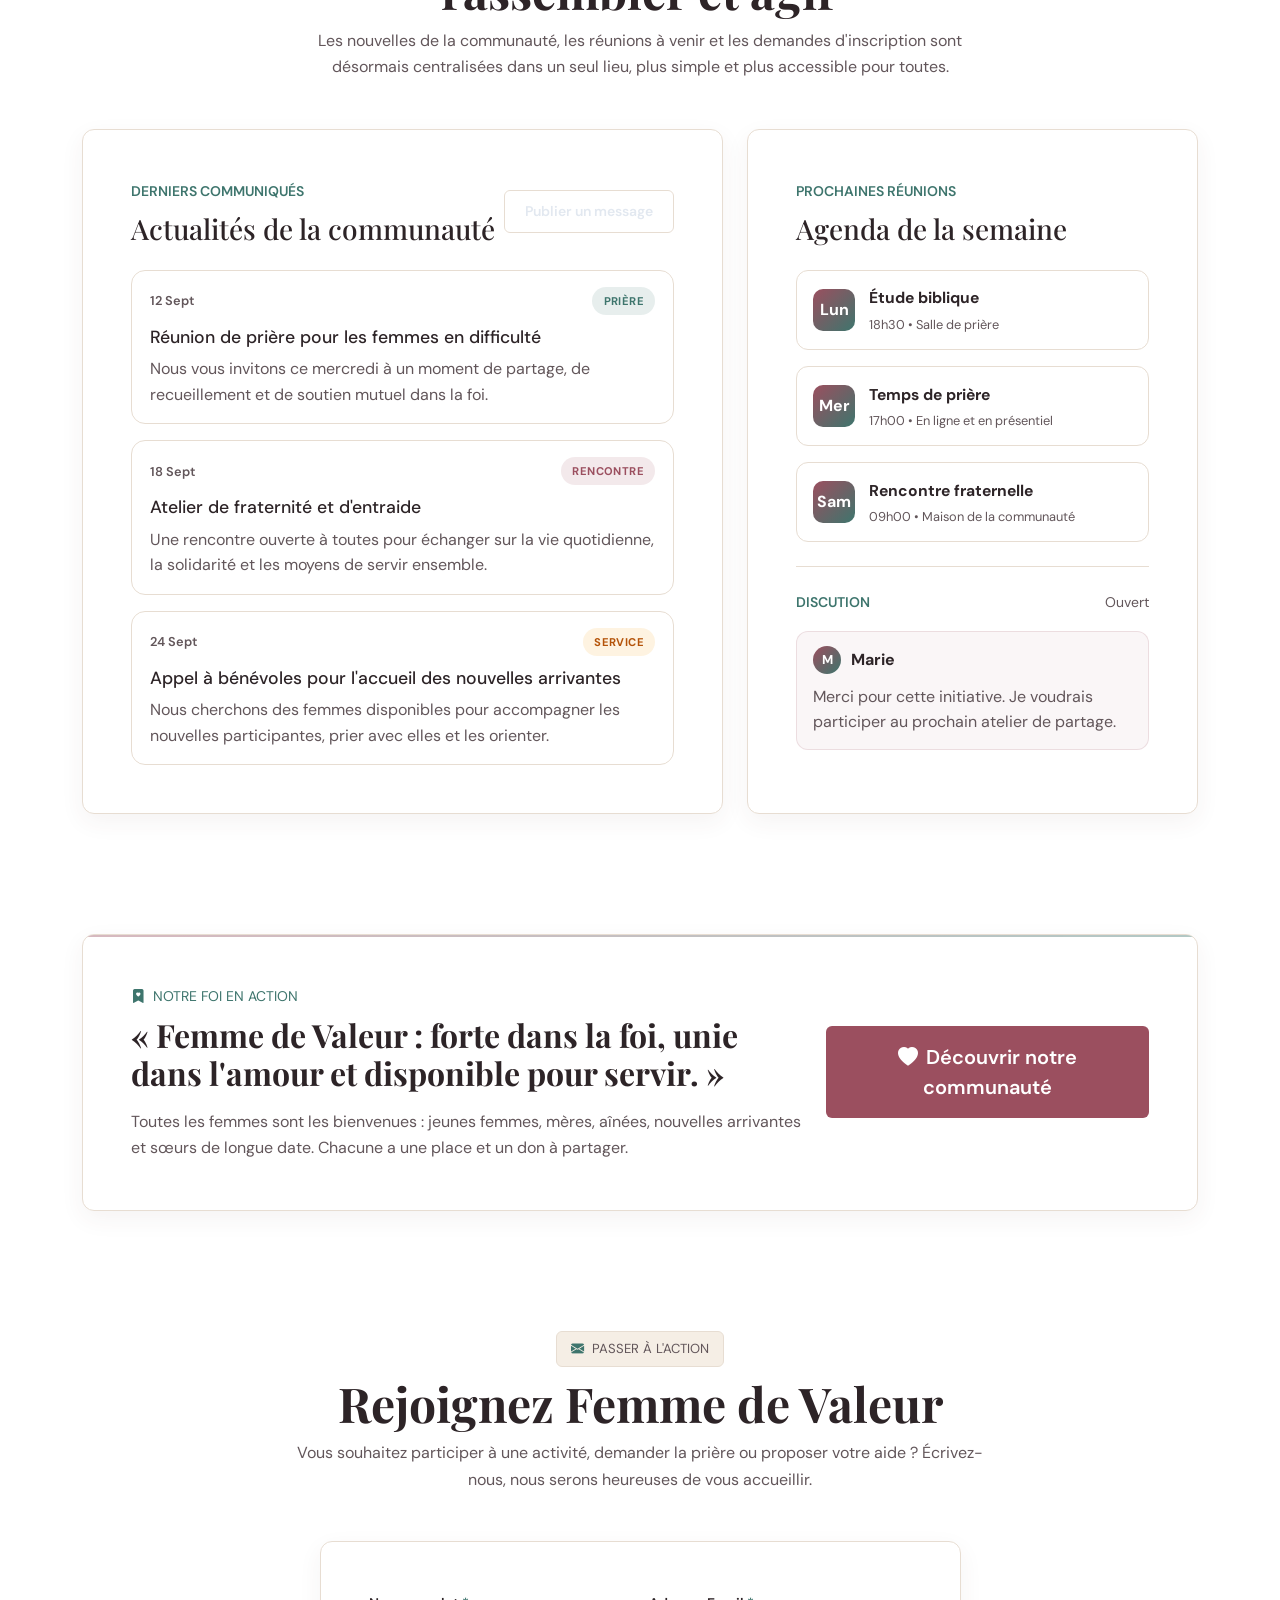
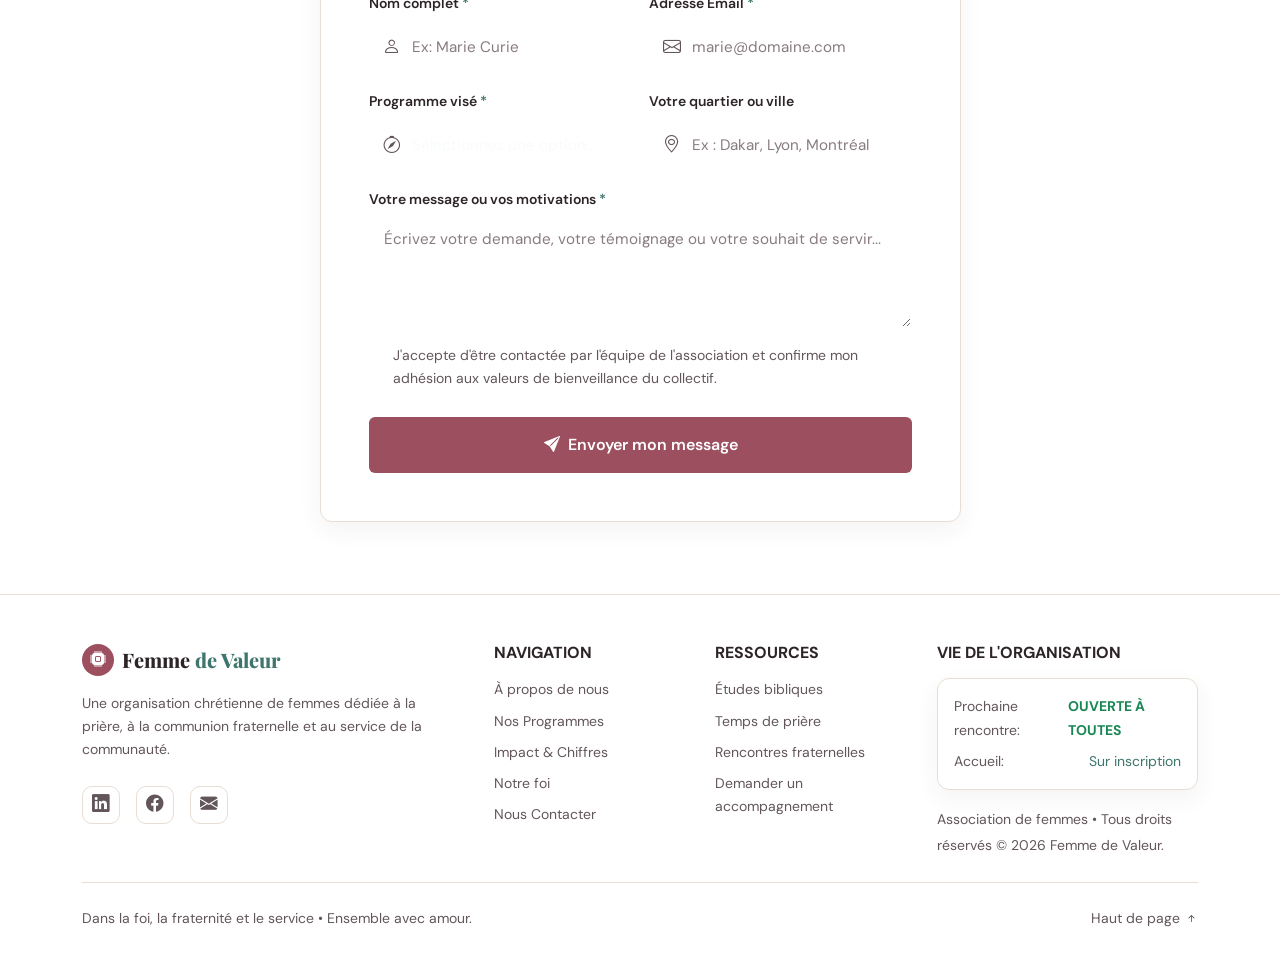
==== commit 55ef0be4: "Update organization name and related content in index.html" ====
--- a/index.html
+++ b/index.html
@@ -3,10 +3,10 @@
 <head>
   <meta charset="UTF-8">
   <meta name="viewport" content="width=device-width, initial-scale=1.0">
-  <meta name="description" content="Voix de Femmes - Organisation engagée pour l'autonomie, la solidarité et l'épanouissement des femmes.">
-  <meta name="keywords" content="organisation de femmes, autonomisation, solidarité, accompagnement, leadership féminin, communauté">
-  <meta name="author" content="Voix de Femmes">
-  <title>Voix de Femmes | Agir ensemble pour l'autonomie</title>
+  <meta name="description" content="Femme de Valeur - Organisation engagée pour l'autonomie, la solidarité et l'épanouissement des femmes.">
+  <meta name="keywords" content="organisation de femmes, autonomisation, solidarité, accompagnement, leadership féminin, communauté, femme de valeur">
+  <meta name="author" content="Femme de Valeur">
+  <title>Femme de Valeur | Agir ensemble pour l'autonomie</title>
 
   <!-- Google Fonts -->
   <link rel="preconnect" href="https://fonts.googleapis.com">
@@ -22,7 +22,7 @@
   <!-- Custom CSS -->
   <link rel="stylesheet" href="css/style.css">
 </head>
-<body>
+c<body>
 
   <!-- Ambient Glowing Background Orbs -->
   <div class="ambient-glow glow-top-left" aria-hidden="true"></div>
@@ -35,11 +35,11 @@
     <nav class="navbar navbar-expand-lg fixed-top navbar-glass py-3" aria-label="Navigation principale">
       <div class="container">
         <!-- Logo -->
-        <a class="navbar-brand d-flex align-items-center gap-2" href="#" aria-label="Accueil Femmes de l'Église">
+        <a class="navbar-brand d-flex align-items-center gap-2" href="#" aria-label="Accueil Femme de Valeur">
           <div class="brand-icon-wrapper">
             <i class="bi bi-flower1"></i>
           </div>
-          <span class="brand-text">Femmes <span class="text-neon-cyan">de l'Église</span></span>
+          <span class="brand-text">Femme <span class="text-neon-cyan">de Valeur</span></span>
         </a>
 
         <!-- Mobile Toggle Button -->
@@ -90,18 +90,18 @@
             <!-- Release Badge -->
             <div class="badge-community mb-3 d-inline-flex align-items-center gap-2">
               <span class="status-pulse-dot" aria-hidden="true"></span>
-              <span class="badge-text">Une communauté engagée pour les femmes</span>
+              <span class="badge-text">Une communauté engagée pour la valeur de la femme</span>
               <span class="badge-pill-sub">DEPUIS 2018</span>
             </div>
 
             <!-- Main Title -->
             <h1 class="display-4 fw-extrabold hero-title mb-4">
-              Faire grandir la <span class="text-gradient">force des femmes</span>, ensemble.
+              Faire grandir la <span class="text-gradient">valeur de la femme</span>, ensemble.
             </h1>
 
             <!-- Subtitle -->
             <p class="lead text-muted-sub mb-4 fs-5 hero-description">
-              Voix de Femmes accompagne chaque femme dans son parcours, renforce son autonomie et crée
+              Femme de Valeur accompagne chaque femme dans son parcours, renforce son autonomie et crée
               des espaces où la solidarité devient une force pour toute la communauté.
             </p>
 
@@ -154,7 +154,7 @@
                 <div class="d-flex align-items-center gap-3 mb-4">
                   <div class="metric-icon-box"><i class="bi bi-people-fill"></i></div>
                   <div>
-                    <span class="text-muted-sub small text-uppercase tracking-wider">Femmes de l'Église</span>
+                    <span class="text-muted-sub small text-uppercase tracking-wider">Femme de Valeur</span>
                     <h2 class="h3 text-light mb-0">Une communauté qui prie et avance ensemble.</h2>
                   </div>
                 </div>
@@ -252,12 +252,12 @@
                 <span class="small font-mono text-uppercase tracking-wider">Foi & Engagement</span>
               </div>
               <h2 class="h2 fw-bold text-light mb-4">
-                Fortifier les femmes par la foi, la fraternité et le service.
+                Fortifier la valeur de la femme par la foi, la fraternité et le service.
               </h2>
               <p class="text-muted-sub mb-4">
-                L'organisation des Femmes de l'Église est un espace de communion où chacune peut trouver
-                une écoute, une parole d'espérance et une occasion de mettre ses talents au service de Dieu
-                et de la communauté.
+                L'organisation Femme de Valeur est un espace de communion où chacune peut trouver
+                une écoute, une parole d'espérance et une occasion de mettre ses talents au service de Dieu,
+                de sa famille et de la communauté.
               </p>
 
               <div class="mission-checks d-flex flex-column gap-3">
@@ -545,7 +545,7 @@
                 <span>NOTRE FOI EN ACTION</span>
               </div>
               <h3 class="h2 text-light fw-bold mb-3">
-                « Fortes dans la foi, unies dans l'amour et disponibles pour servir. »
+                « Femme de Valeur : forte dans la foi, unie dans l'amour et disponible pour servir. »
               </h3>
               <p class="text-muted-sub m-0">
                 Toutes les femmes sont les bienvenues : jeunes femmes, mères, aînées, nouvelles arrivantes
@@ -571,7 +571,7 @@
             <i class="bi bi-envelope-fill text-neon-cyan"></i>
             <span class="badge-text">PASSER À L'ACTION</span>
           </div>
-          <h2 class="display-5 fw-bold text-light">Rejoignez les Femmes de l'Église</h2>
+          <h2 class="display-5 fw-bold text-light">Rejoignez Femme de Valeur</h2>
           <p class="text-muted-sub">
             Vous souhaitez participer à une activité, demander la prière ou proposer votre aide ? Écrivez-nous, nous serons heureuses de vous accueillir.
           </p>
@@ -685,7 +685,7 @@
             <div class="brand-icon-wrapper small-icon">
               <i class="bi bi-cpu-fill"></i>
             </div>
-            <span class="brand-text text-light">Femmes <span class="text-neon-cyan">de l'Église</span></span>
+            <span class="brand-text text-light">Femme <span class="text-neon-cyan">de Valeur</span></span>
           </a>
           <p class="text-muted-sub small mb-4">
             Une organisation chrétienne de femmes dédiée à la prière, à la communion fraternelle et au service de la communauté.
@@ -735,7 +735,7 @@
             </div>
           </div>
           <span class="text-muted-sub small">
-            Association de femmes • Tous droits réservés &copy; 2026 Femmes de l'Église.
+            Association de femmes • Tous droits réservés &copy; 2026 Femme de Valeur.
           </span>
         </div>
 
